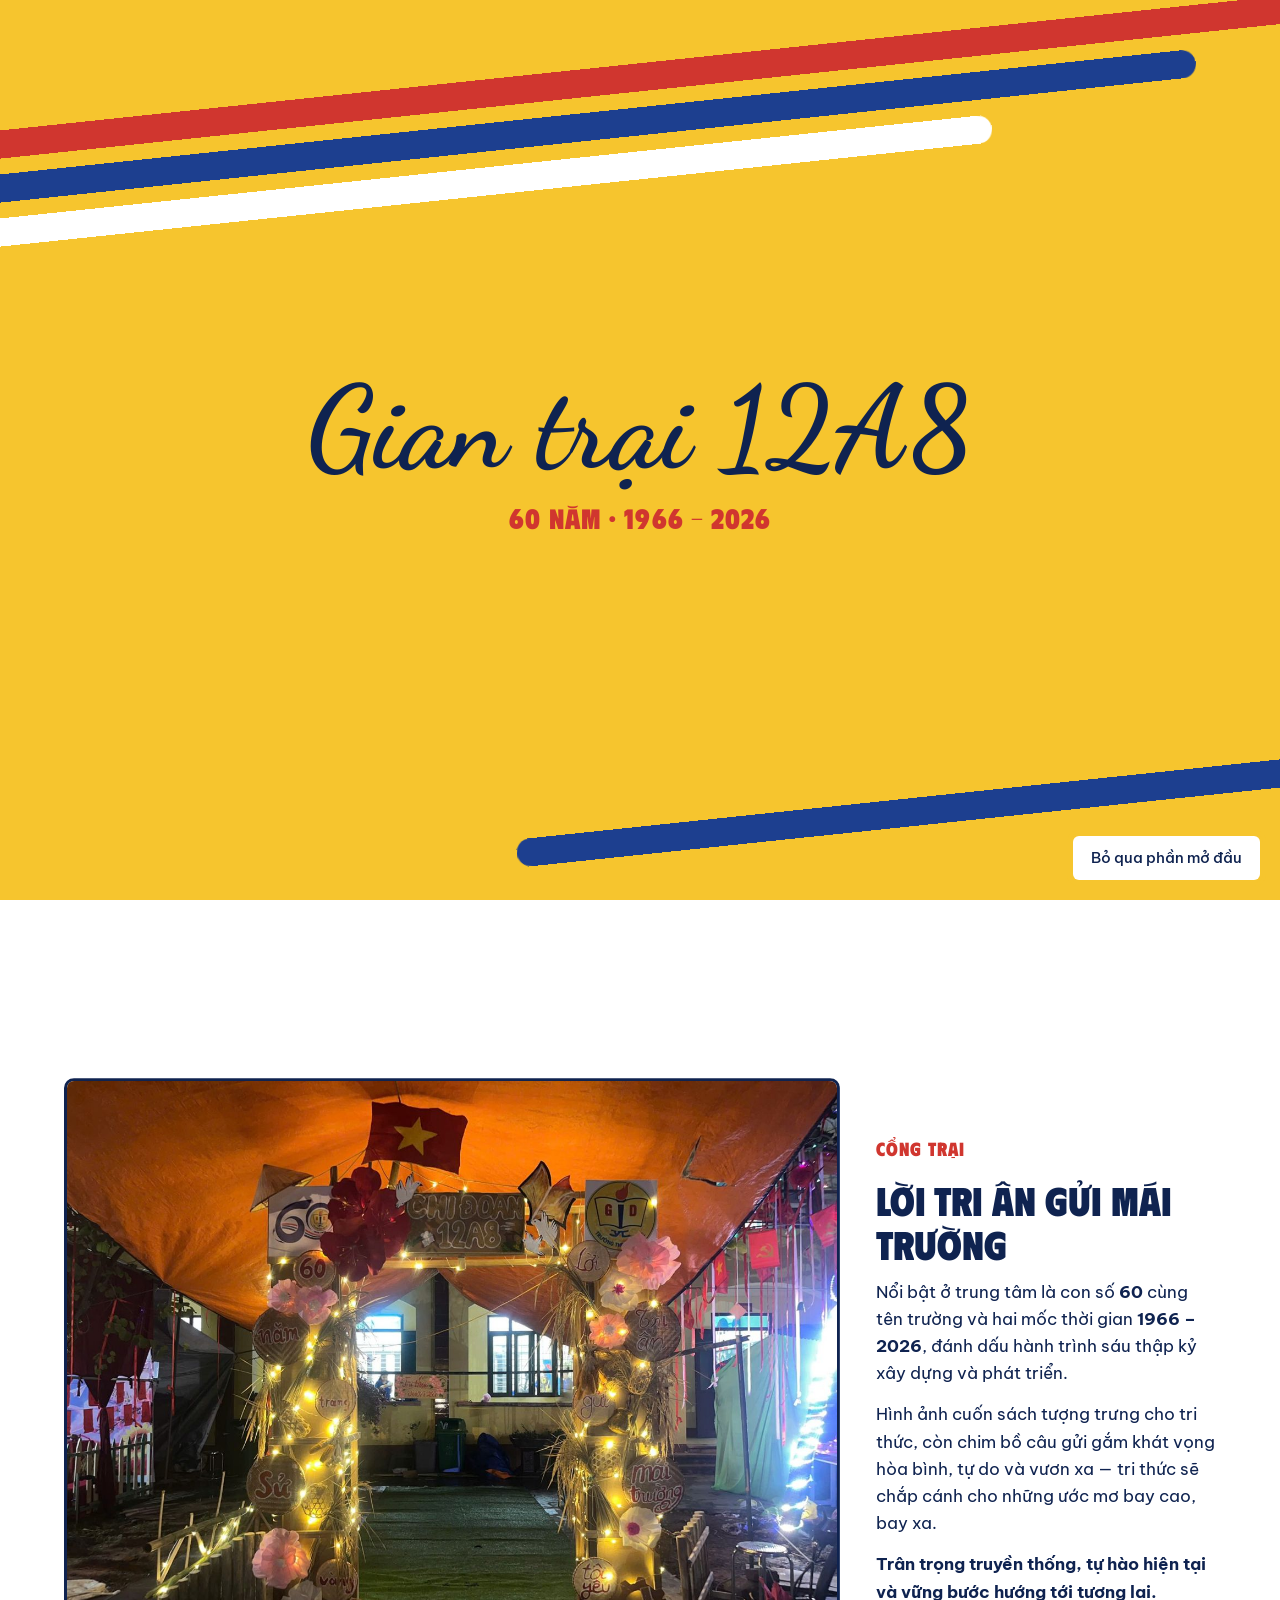
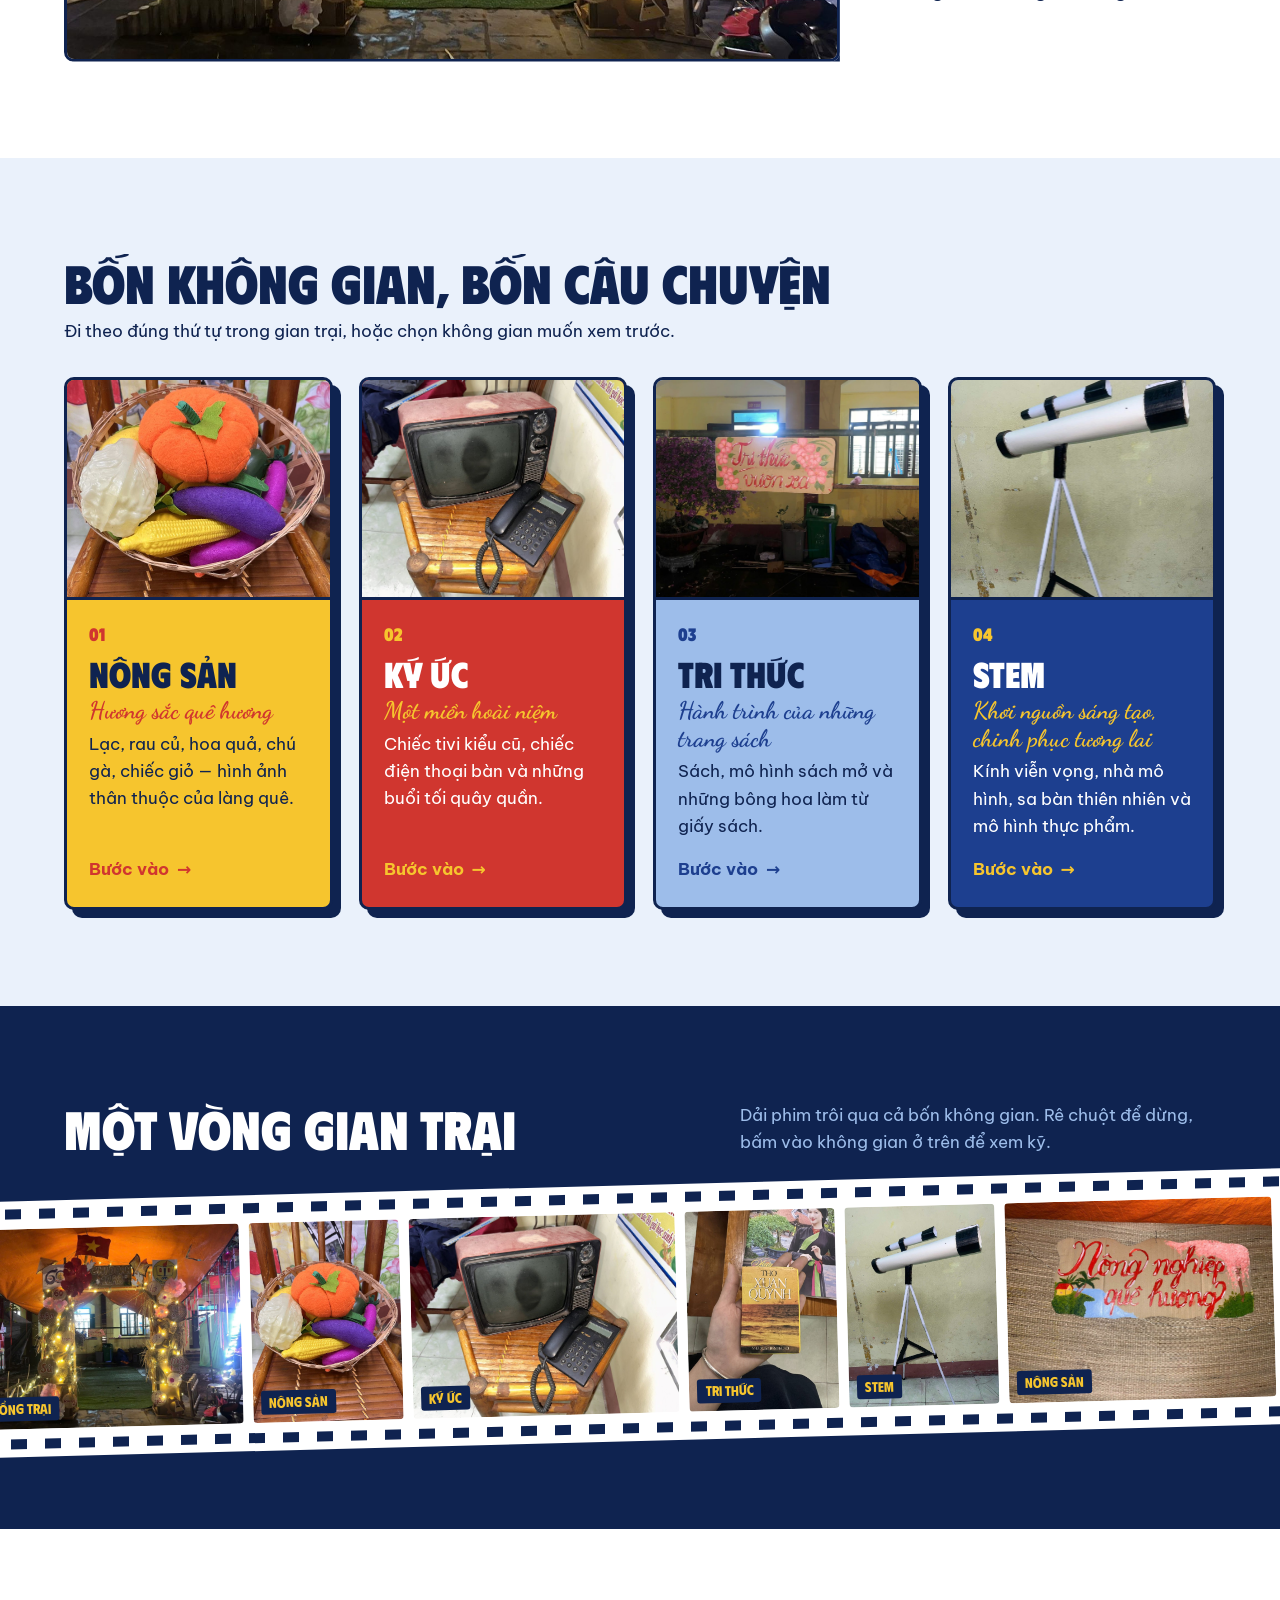
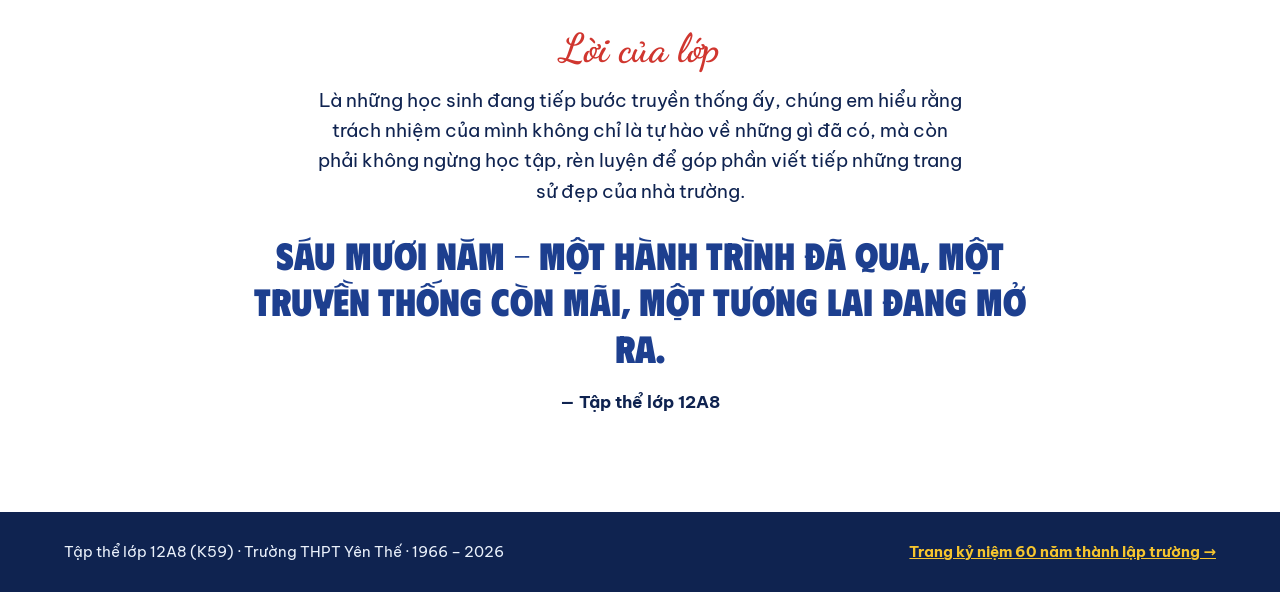
==== index.html @ 16150916 "Sửa link chia sẻ theo đúng tên repo 60YTHSPROD Co-Authored-By: Claude Opus 5.5 <noreply@anthropic.co" ====
<!DOCTYPE html>
<html lang="vi">
<head>
<meta charset="utf-8">
<meta name="viewport" content="width=device-width, initial-scale=1">
<title>Gian trại 12A8 – 60 năm Trường THPT Yên Thế</title>
<meta name="description" content="Gian trại lớp 12A8 trong ngày hội 60 năm Trường THPT Yên Thế: bốn không gian Nông sản, Ký ức, Tri thức và STEM.">
<meta property="og:type" content="website">
<meta property="og:title" content="Gian trại 12A8 – 60 năm Trường THPT Yên Thế">
<meta property="og:description" content="Gian trại lớp 12A8 trong ngày hội 60 năm Trường THPT Yên Thế: bốn không gian Nông sản, Ký ức, Tri thức và STEM.">
<meta property="og:image" content="https://huyanhnongdo.github.io/60YTHSPROD/img/og.jpg">
<meta property="og:url" content="https://huyanhnongdo.github.io/60YTHSPROD/">
<meta name="twitter:card" content="summary_large_image">
<meta name="theme-color" content="#1D3F8F">
<link rel="icon" type="image/png" href="img/logo.png">
<link rel="preconnect" href="https://fonts.googleapis.com">
<link rel="preconnect" href="https://fonts.gstatic.com" crossorigin>
<link href="https://fonts.googleapis.com/css2?family=Phudu:wght@500;700;900&family=Dancing+Script:wght@700&family=Be+Vietnam+Pro:ital,wght@0,400;0,500;0,700;1,400&display=swap" rel="stylesheet">
<link rel="stylesheet" href="css/site.css">
<script>document.documentElement.classList.add('js')</script>
</head>
<body>
<a class="skip-link" href="#main">Bỏ qua, tới nội dung</a>
<div class="opener" role="dialog" aria-label="Lời chào">
  <i class="rib r1"></i><i class="rib r2"></i><i class="rib r3"></i><i class="rib r4"></i>
  <div class="say"><p>Gian trại 12A8<small>60 NĂM · 1966 – 2026</small></p></div>
  <button class="skip" type="button">Bỏ qua phần mở đầu</button>
</div>
<header class="nav">
  <div class="wrap">
    <a class="brand" href="index.html"><img src="img/logo.png" alt="" width="36" height="36">Gian trại 12A8</a>
    <nav aria-label="Bốn không gian"><ul><li><a href="nong-san.html">Nông sản</a></li><li><a href="ky-uc.html">Ký ức</a></li><li><a href="tri-thuc.html">Tri thức</a></li><li><a href="stem.html">STEM</a></li><li><a class="out" href="https://huyanhnongdo.github.io/60YTHS/">Trang 60 năm ↗</a></li></ul></nav>
  </div>
</header>
<main id="main">
<section class="hero">
  <div class="ribbons" aria-hidden="true"><i></i><i></i><i></i></div>
  <div class="inner">
    <img class="logo60" src="img/logo60.png" alt="Biểu trưng 60 năm Trường THPT Yên Thế 1966 – 2026" width="969" height="638">
    <p class="tag fade" style="--d:.4s">Gian trại lớp 12A8 · K59</p>
    <h1><span class="rise"><span>60 năm – Trang sử vàng,</span></span><span class="rise"><span>tiếp nối những hành trình</span></span></h1>
    <p class="lede fade" style="--d:.7s">Bốn không gian, bốn câu chuyện: từ tình yêu quê hương, những miền ký ức thân thương, hành trình tiếp nhận tri thức đến khát vọng sáng tạo và chinh phục tương lai.</p>
    <div class="acts fade" style="--d:.9s"><a class="btn" href="#cong-trai">Bước vào gian trại <svg width="18" height="18" viewBox="0 0 24 24" fill="none" stroke="currentColor" stroke-width="2.6" stroke-linecap="round" stroke-linejoin="round" aria-hidden="true"><path d="M12 5v14M5 12l7 7 7-7"/></svg></a></div>
  </div>
</section>

<section class="sec gate" id="cong-trai">
  <div class="wrap">
    <div class="pic" data-reveal="clip"><img class="ph-img zoom" src="img/cong-trai.jpg" alt="Cổng trại lớp 12A8 với con số 60, đèn và hoa" loading="lazy"></div>
    <div class="text">
      <p class="kicker" data-reveal style="color:var(--red)">Cổng trại</p>
      <h2 class="h-m"><span class="rise"><span>Lời tri ân gửi mái trường</span></span></h2>
      <p data-reveal>Nổi bật ở trung tâm là con số <b>60</b> cùng tên trường và hai mốc thời gian <b>1966 – 2026</b>, đánh dấu hành trình sáu thập kỷ xây dựng và phát triển.</p>
      <p data-reveal>Hình ảnh cuốn sách tượng trưng cho tri thức, còn chim bồ câu gửi gắm khát vọng hòa bình, tự do và vươn xa — tri thức sẽ chắp cánh cho những ước mơ bay cao, bay xa.</p>
      <p data-reveal><b>Trân trọng truyền thống, tự hào hiện tại và vững bước hướng tới tương lai.</b></p>
    </div>
  </div>
</section>

<section class="sec doors">
  <div class="wrap">
    <div class="sec-head">
      <h2 class="h-l"><span class="rise"><span>Bốn không gian, bốn câu chuyện</span></span></h2>
      <p data-reveal>Đi theo đúng thứ tự trong gian trại, hoặc chọn không gian muốn xem trước.</p>
    </div>
    <div class="grid">
      <a class="door d-ns" href="nong-san.html" data-reveal style="--d:0.0s">
        <div class="media"><img class="ph-img" src="img/gio-rau-cu.jpg" alt="Giỏ rau củ quả bằng vải nỉ" loading="lazy"></div>
        <div class="body">
          <span class="n">01</span><h3>Nông sản</h3><p class="script">Hương sắc quê hương</p><p>Lạc, rau củ, hoa quả, chú gà, chiếc giỏ — hình ảnh thân thuộc của làng quê.</p>
          <span class="go">Bước vào <i>→</i></span>
        </div>
      </a>
      <a class="door d-ku" href="ky-uc.html" data-reveal style="--d:0.1s">
        <div class="media"><img class="ph-img" src="img/tivi-dien-thoai.jpg" alt="Chiếc tivi kiểu cũ và điện thoại bàn" loading="lazy"></div>
        <div class="body">
          <span class="n">02</span><h3>Ký ức</h3><p class="script">Một miền hoài niệm</p><p>Chiếc tivi kiểu cũ, chiếc điện thoại bàn và những buổi tối quây quần.</p>
          <span class="go">Bước vào <i>→</i></span>
        </div>
      </a>
      <a class="door d-tt" href="tri-thuc.html" data-reveal style="--d:0.2s">
        <div class="media"><img class="ph-img" src="img/bang-tri-thuc.jpg" alt="Bảng Tri thức vươn xa" loading="lazy"></div>
        <div class="body">
          <span class="n">03</span><h3>Tri thức</h3><p class="script">Hành trình của những trang sách</p><p>Sách, mô hình sách mở và những bông hoa làm từ giấy sách.</p>
          <span class="go">Bước vào <i>→</i></span>
        </div>
      </a>
      <a class="door d-st" href="stem.html" data-reveal style="--d:0.3s">
        <div class="media"><img class="ph-img" src="img/kinh-vien-vong.jpg" alt="Kính viễn vọng mô hình" loading="lazy" style="object-position:center 30%"></div>
        <div class="body">
          <span class="n">04</span><h3>STEM</h3><p class="script">Khơi nguồn sáng tạo, chinh phục tương lai</p><p>Kính viễn vọng, nhà mô hình, sa bàn thiên nhiên và mô hình thực phẩm.</p>
          <span class="go">Bước vào <i>→</i></span>
        </div>
      </a>
    </div>
  </div>
</section>

<section class="tour">
  <div class="wrap sec-head">
    <h2 class="h-l"><span class="rise"><span>Một vòng gian trại</span></span></h2>
    <p data-reveal>Dải phim trôi qua cả bốn không gian. Rê chuột để dừng, bấm vào không gian ở trên để xem kỹ.</p>
  </div>
  <div class="film"><div class="track"><figure><img src="img/cong-trai.jpg" alt="Cổng trại lớp 12A8" loading="lazy"><figcaption>Cổng trại</figcaption></figure><figure><img src="img/gio-rau-cu.jpg" alt="Giỏ rau củ quả bằng vải nỉ" loading="lazy"><figcaption>Nông sản</figcaption></figure><figure><img src="img/tivi-dien-thoai.jpg" alt="Chiếc tivi kiểu cũ và điện thoại bàn" loading="lazy"><figcaption>Ký ức</figcaption></figure><figure><img src="img/tho-xuan-quynh.jpg" alt="Tập thơ Xuân Quỳnh" loading="lazy"><figcaption>Tri thức</figcaption></figure><figure><img src="img/kinh-vien-vong.jpg" alt="Kính viễn vọng mô hình" loading="lazy"><figcaption>STEM</figcaption></figure><figure><img src="img/bang-nong-nghiep.jpg" alt="Bảng Nông nghiệp quê hương" loading="lazy"><figcaption>Nông sản</figcaption></figure><figure><img src="img/may-quay.jpg" alt="Máy quay cũ" loading="lazy"><figcaption>Ký ức</figcaption></figure><figure><img src="img/bang-tri-thuc.jpg" alt="Bảng Tri thức vươn xa" loading="lazy"><figcaption>Tri thức</figcaption></figure><figure><img src="img/nha-mo-hinh.jpg" alt="Hai mô hình ngôi nhà" loading="lazy"><figcaption>STEM</figcaption></figure><figure><img src="img/sa-ban-ong-cu.jpg" alt="Mô hình thiên nhiên thu nhỏ" loading="lazy"><figcaption>STEM</figcaption></figure><figure><img src="img/do-an-ni.jpg" alt="Mô hình thực phẩm bằng vải nỉ" loading="lazy"><figcaption>STEM</figcaption></figure><figure><img src="img/bang-stem.jpg" alt="Bảng STEM" loading="lazy"><figcaption>STEM</figcaption></figure><figure aria-hidden="true"><img src="img/cong-trai.jpg" alt="" loading="lazy"><figcaption>Cổng trại</figcaption></figure><figure aria-hidden="true"><img src="img/gio-rau-cu.jpg" alt="" loading="lazy"><figcaption>Nông sản</figcaption></figure><figure aria-hidden="true"><img src="img/tivi-dien-thoai.jpg" alt="" loading="lazy"><figcaption>Ký ức</figcaption></figure><figure aria-hidden="true"><img src="img/tho-xuan-quynh.jpg" alt="" loading="lazy"><figcaption>Tri thức</figcaption></figure><figure aria-hidden="true"><img src="img/kinh-vien-vong.jpg" alt="" loading="lazy"><figcaption>STEM</figcaption></figure><figure aria-hidden="true"><img src="img/bang-nong-nghiep.jpg" alt="" loading="lazy"><figcaption>Nông sản</figcaption></figure><figure aria-hidden="true"><img src="img/may-quay.jpg" alt="" loading="lazy"><figcaption>Ký ức</figcaption></figure><figure aria-hidden="true"><img src="img/bang-tri-thuc.jpg" alt="" loading="lazy"><figcaption>Tri thức</figcaption></figure><figure aria-hidden="true"><img src="img/nha-mo-hinh.jpg" alt="" loading="lazy"><figcaption>STEM</figcaption></figure><figure aria-hidden="true"><img src="img/sa-ban-ong-cu.jpg" alt="" loading="lazy"><figcaption>STEM</figcaption></figure><figure aria-hidden="true"><img src="img/do-an-ni.jpg" alt="" loading="lazy"><figcaption>STEM</figcaption></figure><figure aria-hidden="true"><img src="img/bang-stem.jpg" alt="" loading="lazy"><figcaption>STEM</figcaption></figure></div></div>
</section>

<section class="sec closing">
  <div class="wrap say">
    <p class="script" data-reveal>Lời của lớp</p>
    <p class="lede" data-reveal style="margin:14px auto 0">Là những học sinh đang tiếp bước truyền thống ấy, chúng em hiểu rằng trách nhiệm của mình không chỉ là tự hào về những gì đã có, mà còn phải không ngừng học tập, rèn luyện để góp phần viết tiếp những trang sử đẹp của nhà trường.</p>
    <p class="motto" data-reveal style="--d:.15s">Sáu mươi năm – một hành trình đã qua, một truyền thống còn mãi, một tương lai đang mở ra.</p>
    <p data-reveal style="margin-top:18px;font-weight:700">— Tập thể lớp 12A8</p>
  </div>
</section>
</main>
<footer class="foot">
  <div class="wrap">
    <span>Tập thể lớp 12A8 (K59) · Trường THPT Yên Thế · 1966 – 2026</span>
    <a href="https://huyanhnongdo.github.io/60YTHS/">Trang kỷ niệm 60 năm thành lập trường →</a>
  </div>
</footer>
<script src="js/site.js" defer></script>
</body>
</html>
---- css/site.css ----
:root{
  --navy:#1D3F8F;
  --deep:#0F2350;
  --yellow:#F6C52E;
  --red:#D0362F;
  --sky:#9DBDEA;
  --mist:#EAF1FB;
  --cream:#FFFBEA;
  --white:#FFFFFF;
  --muted:#4A5878;
  --display:"Phudu","Be Vietnam Pro",system-ui,sans-serif;
  --script:"Dancing Script",cursive;
  --body:"Be Vietnam Pro",system-ui,-apple-system,"Segoe UI",sans-serif;
  --ease:cubic-bezier(.2,.9,.2,1);
  --ease-io:cubic-bezier(.7,0,.2,1);
}
*{box-sizing:border-box}
html{scroll-behavior:smooth}
body{margin:0;font-family:var(--body);font-size:17px;line-height:1.6;color:var(--deep);background:var(--white);-webkit-font-smoothing:antialiased}
h1,h2,h3,p,figure,blockquote{margin:0}
img{max-width:100%}
a{color:inherit}
:focus-visible{outline:3px solid var(--yellow);outline-offset:3px}
.on-light :focus-visible{outline-color:var(--navy)}
.wrap{max-width:1200px;margin:0 auto;padding:0 24px}
.skip-link{position:absolute;left:12px;top:-60px;z-index:100;background:var(--yellow);color:var(--deep);padding:10px 16px;border-radius:6px;font-weight:700}
.skip-link:focus{top:12px}

/* ---------- thanh điều hướng ---------- */
.nav{position:sticky;top:0;z-index:40;background:var(--navy);color:var(--white)}
.nav .wrap{display:flex;align-items:center;justify-content:space-between;gap:8px 24px;min-height:60px;flex-wrap:wrap}
.brand{display:flex;align-items:center;gap:10px;font-family:var(--display);font-weight:700;font-size:19px;text-decoration:none;white-space:nowrap}
.brand img{width:36px;height:36px;display:block}
.nav nav{min-width:0;max-width:100%}
.nav ul{list-style:none;margin:0;padding:0;display:flex;gap:2px;overflow-x:auto;scrollbar-width:none}
.nav ul::-webkit-scrollbar{display:none}
.nav li a{position:relative;display:block;padding:18px 12px;text-decoration:none;font-size:15px;white-space:nowrap}
.nav li a::after{content:"";position:absolute;left:12px;right:12px;bottom:10px;height:3px;border-radius:2px;background:var(--yellow);transform:scaleX(0);transform-origin:left;transition:transform .3s var(--ease)}
.nav li a:hover::after,.nav li a[aria-current="page"]::after{transform:none}
.nav li a[aria-current="page"]{color:var(--yellow);font-weight:700}
.nav li a.out{color:var(--yellow);font-weight:700}

/* ---------- chữ ---------- */
.kicker{font-family:var(--display);font-weight:900;font-size:19px;letter-spacing:.06em;text-transform:uppercase}
.h-xl{font-family:var(--display);font-weight:900;font-size:clamp(56px,9.5vw,112px);line-height:.95}
.h-l{font-family:var(--display);font-weight:900;font-size:clamp(34px,5vw,54px);line-height:1.05}
.h-m{font-family:var(--display);font-weight:900;font-size:clamp(28px,3.4vw,40px);line-height:1.08}
.script{font-family:var(--script);font-weight:700;line-height:1.15}
.lede{font-size:clamp(17px,1.6vw,19px);max-width:34em}
.sec{padding:clamp(56px,8vw,96px) 0}
.sec-head{margin-bottom:32px}
.sec-head p{margin-top:8px;max-width:38em}

/* ---------- nút ---------- */
.btn{display:inline-flex;align-items:center;gap:10px;min-height:56px;padding:13px 28px;border-radius:6px;background:var(--yellow);color:var(--deep);font-weight:700;font-size:18px;text-decoration:none;border:0;box-shadow:5px 5px 0 var(--deep);transition:transform .15s ease,box-shadow .15s ease;cursor:pointer;font-family:inherit}
.btn:hover{transform:translate(2px,2px);box-shadow:3px 3px 0 var(--deep)}
.btn svg{transition:transform .2s ease}
.btn:hover svg{transform:translateY(3px)}

/* ---------- ảnh ---------- */
.ph-img{display:block;width:100%;height:100%;object-fit:cover}
.zoom{cursor:zoom-in}
.pending{display:grid;place-items:center;text-align:center;padding:16px;height:100%;min-height:220px;font-size:15px;font-weight:500;color:var(--navy);background:repeating-linear-gradient(135deg,rgba(29,63,143,.13) 0 10px,rgba(29,63,143,.04) 10px 20px),var(--mist)}

/* ---------- thẻ sản phẩm ---------- */
.grid{display:grid;grid-template-columns:repeat(auto-fit,minmax(min(100%,280px),1fr));gap:26px}
.card{display:flex;flex-direction:column;background:var(--white);color:var(--deep);border:3px solid var(--deep);border-radius:10px;overflow:hidden;box-shadow:6px 6px 0 var(--shadow,var(--deep));transition:transform .25s var(--ease),box-shadow .25s var(--ease)}
.card:hover{transform:translate(-3px,-3px);box-shadow:9px 9px 0 var(--shadow,var(--deep))}
.card .media{position:relative;height:280px;border-bottom:3px solid var(--deep);overflow:hidden}
.card .media img{transition:transform .6s var(--ease)}
.card:hover .media img{transform:scale(1.05)}
.card .tag{position:absolute;left:10px;top:10px;font-size:13px;font-weight:700;padding:4px 10px;border-radius:99px;background:var(--yellow);color:var(--deep)}
.card .body{padding:18px 20px 22px;display:flex;flex-direction:column;gap:6px;flex:1}
.card h3{font-family:var(--display);font-weight:700;font-size:24px;line-height:1.15}
.card.dark{background:var(--deep);color:var(--white);border:2px solid var(--sky);box-shadow:none}
.card.dark .media{border-bottom:2px solid var(--sky)}
.card.dark:hover{box-shadow:0 0 0 2px var(--yellow);transform:translateY(-4px)}
.card.dark p{color:var(--mist)}

/* ---------- phần mở đầu mỗi không gian ---------- */
.space-hero{padding:clamp(56px,8vw,88px) 0 clamp(48px,7vw,72px);border-bottom:3px solid var(--deep);overflow:hidden;position:relative}
.space-hero .wrap{display:flex;flex-wrap:wrap;align-items:center;gap:40px}
.space-hero .text{flex:1 1 460px;min-width:0;position:relative;z-index:1}
.space-hero .text .script{font-size:clamp(30px,3.8vw,44px);margin-top:10px}
.space-hero .text .lede{margin-top:18px}
.space-hero .pic{flex:1 1 400px;min-width:0;height:clamp(260px,32vw,360px);border:3px solid var(--deep);border-radius:10px;overflow:hidden;box-shadow:8px 8px 0 var(--deep)}
.space-hero .num{position:absolute;right:-2vw;bottom:-6vw;font-family:var(--display);font-weight:900;font-size:clamp(200px,32vw,420px);line-height:1;opacity:.12;pointer-events:none;user-select:none}

/* ---------- trích dẫn ---------- */
.pull{max-width:880px;margin:0 auto;text-align:center}
.pull p{font-family:var(--display);font-weight:700;font-size:clamp(24px,3.2vw,36px);line-height:1.28}
.pull footer{margin-top:14px;font-family:var(--script);font-weight:700;font-size:26px}

/* ---------- câu chuyện (ảnh + chữ) ---------- */
.story .wrap{display:flex;flex-wrap:wrap;gap:36px;align-items:center}
.story .pic{flex:1 1 440px;min-width:0;height:clamp(280px,34vw,400px);border-radius:10px;overflow:hidden}
.story .text{flex:1 1 380px;min-width:0}
.story .text .script{font-size:38px}
.story .big{margin-top:18px;font-family:var(--display);font-weight:700;font-size:clamp(22px,2.4vw,28px);line-height:1.25}

/* ---------- chuyển trang ---------- */
.pager{background:var(--navy);padding:0}
.pager .wrap{display:flex;justify-content:space-between;flex-wrap:wrap;gap:0}
.pager a{flex:1 1 280px;display:flex;flex-direction:column;gap:2px;padding:28px 24px;text-decoration:none;color:var(--white);transition:background .25s ease}
.pager a:hover{background:var(--deep)}
.pager a span{font-size:14px;color:var(--sky)}
.pager a b{font-family:var(--display);font-size:28px;font-weight:900;color:var(--yellow)}
.pager a.next{text-align:right;align-items:flex-end}

.foot{background:var(--deep);color:var(--mist);padding:28px 0;font-size:15px}
.foot .wrap{display:flex;flex-wrap:wrap;justify-content:space-between;gap:8px 24px}
.foot a{color:var(--yellow);font-weight:700}

/* ---------- dải phim ---------- */
.film{position:relative;background:var(--white);padding:28px 0;overflow:hidden}
.film::before,.film::after{content:"";position:absolute;left:0;right:0;height:10px;z-index:1;background:repeating-linear-gradient(90deg,var(--deep) 0 16px,transparent 16px 34px)}
.film::before{top:8px}.film::after{bottom:8px}
.film.dark{background:var(--deep)}
.film.dark::before,.film.dark::after{background:repeating-linear-gradient(90deg,var(--white) 0 16px,transparent 16px 34px)}
.film .track{display:flex;gap:10px;width:max-content;animation:drift 80s linear infinite}
.film:hover .track,.film:focus-within .track{animation-play-state:paused}
.film figure{position:relative;flex:none;height:200px;border-radius:4px;overflow:hidden}
.film img{display:block;height:200px;width:auto}
.film figcaption{position:absolute;left:8px;bottom:8px;font-family:var(--display);font-weight:700;font-size:14px;line-height:1;padding:5px 8px;border-radius:3px;background:var(--deep);color:var(--yellow)}
@keyframes drift{to{transform:translateX(-50%)}}

/* ---------- xuất hiện khi cuộn ---------- */
.js [data-reveal]{opacity:0;transform:translateY(34px);transition:opacity .8s ease,transform .9s var(--ease);transition-delay:var(--d,0s)}
.js [data-reveal].in{opacity:1;transform:none}
.js [data-reveal="clip"]{opacity:1;transform:none;clip-path:inset(0 0 97% 0);transition:clip-path 1.1s var(--ease-io);transition-delay:var(--d,0s)}
.js [data-reveal="clip"].in{clip-path:inset(0 0 0 0)}
.js [data-reveal="left"]{transform:translateX(-40px)}
.js [data-reveal="left"].in{transform:none}
.js .rise{display:block;overflow:hidden}
.js .rise>span{display:block;transform:translateY(105%);transition:transform .9s var(--ease);transition-delay:var(--d,0s)}
.js .rise.in>span,.js .in .rise>span{transform:none}

/* ---------- màn chuyển trang (dải ruy băng) ---------- */
.wipe{position:fixed;inset:0;z-index:90;pointer-events:none;display:flex;flex-direction:column}
.wipe i{flex:1;transform:scaleX(0);transform-origin:left}
.wipe i:nth-child(1){background:var(--red)}
.wipe i:nth-child(2){background:var(--yellow)}
.wipe i:nth-child(3){background:var(--navy)}
.wipe.cover i{transform:scaleX(1);transition:transform .45s var(--ease-io)}
.wipe.cover i:nth-child(2){transition-delay:.06s}
.wipe.cover i:nth-child(3){transition-delay:.12s}
.wipe.enter i{transform:scaleX(1);transform-origin:right;animation:unwipe .6s var(--ease-io) .05s forwards}
.wipe.enter i:nth-child(2){animation-delay:.11s}
.wipe.enter i:nth-child(3){animation-delay:.17s}
@keyframes unwipe{to{transform:scaleX(0)}}

/* ---------- xem ảnh lớn ---------- */
.lightbox{border:0;padding:0;background:transparent;max-width:min(94vw,1400px);max-height:92vh;overflow:visible}
.lightbox::backdrop{background:rgba(15,35,80,.9)}
.lightbox img{display:block;max-width:min(94vw,1400px);max-height:84vh;width:auto;height:auto;border-radius:6px;box-shadow:0 20px 60px rgba(0,0,0,.4)}
.lightbox p{margin-top:12px;color:var(--white);text-align:center;font-size:16px}
.lightbox .close{position:absolute;top:-56px;right:0;width:48px;height:48px;border-radius:50%;border:0;background:var(--yellow);color:var(--deep);font-size:26px;line-height:1;cursor:pointer}
.lightbox[open]{animation:pop .35s var(--ease)}
@keyframes pop{from{opacity:0;transform:scale(.94)}}

/* ======================================================
   TRANG CHỦ
   ====================================================== */
.opener{position:fixed;inset:0;z-index:80;background:var(--yellow);overflow:hidden;clip-path:circle(150% at 50% 50%);transition:clip-path .9s var(--ease-io),visibility 0s linear .9s}
.opener.gone{clip-path:circle(0% at 50% 50%);visibility:hidden;pointer-events:none}
.opener .rib{position:absolute;left:-10%;width:120%;height:clamp(16px,3.2vh,28px);border-radius:99px;transform:rotate(-6deg);transform-origin:left center;animation:ribin .9s var(--ease-io) both}
.opener .r1{top:16%;background:var(--red)}
.opener .r2{top:calc(16% + clamp(26px,5vh,44px));background:var(--navy);width:104%;animation-delay:.12s}
.opener .r3{top:calc(16% + clamp(52px,10vh,88px));background:var(--white);width:88%;animation-delay:.24s}
.opener .r4{bottom:14%;background:var(--navy);transform:rotate(-6deg);width:70%;left:auto;right:-10%;transform-origin:right center;animation-delay:.4s}
@keyframes ribin{from{transform:rotate(-6deg) scaleX(0)}}
.opener .say{position:absolute;inset:0;display:grid;place-items:center;text-align:center;padding:24px}
.opener .say p{font-family:var(--script);font-weight:700;font-size:clamp(46px,9vw,120px);line-height:1.05;color:var(--deep);animation:write 1.2s ease-out .5s both}
.opener .say small{display:block;margin-top:14px;font-family:var(--display);font-weight:900;font-size:clamp(18px,2.4vw,28px);color:var(--red);letter-spacing:.04em;animation:fade .6s ease 1.5s both}
@keyframes write{from{clip-path:inset(-30% 100% -30% 0)}to{clip-path:inset(-30% -5% -30% 0)}}
@keyframes fade{from{opacity:0;transform:translateY(10px)}}
.opener .skip{position:absolute;right:20px;bottom:20px;font:inherit;font-size:15px;font-weight:500;min-height:44px;padding:10px 18px;border-radius:6px;border:0;background:var(--white);color:var(--deep);cursor:pointer}
.opener .skip:hover{background:var(--deep);color:var(--white)}

.hero{position:relative;overflow:hidden;background:var(--white);padding:clamp(48px,7vw,80px) 0 clamp(60px,8vw,96px);text-align:center}
.hero .ribbons{position:absolute;left:-6%;right:-6%;top:clamp(24px,4vw,48px);display:flex;flex-direction:column;gap:10px;transform:rotate(-4deg);pointer-events:none}
.hero .ribbons i{display:block;height:16px;border-radius:99px;transform-origin:left;transform:scaleX(0);transition:transform 1s var(--ease-io)}
.hero .ribbons i:nth-child(1){background:var(--red)}
.hero .ribbons i:nth-child(2){background:var(--navy);width:92%;transition-delay:.1s}
.hero .ribbons i:nth-child(3){background:var(--sky);width:78%;transition-delay:.2s}
.ready .hero .ribbons i{transform:none}
.hero .inner{position:relative;max-width:1000px;margin:0 auto;padding:0 24px}
.hero .logo60{display:block;width:min(300px,56vw);height:auto;margin:clamp(60px,8vw,90px) auto 18px;opacity:0;transform:scale(.8) rotate(-8deg);transition:opacity .7s ease .2s,transform 1.1s var(--ease) .2s}
.ready .hero .logo60{opacity:1;transform:none}
.hero .tag{font-family:var(--script);font-weight:700;font-size:clamp(32px,4.4vw,46px);color:var(--red)}
.hero h1{font-family:var(--display);font-weight:900;font-size:clamp(38px,6.4vw,78px);line-height:1.04;color:var(--navy);margin-top:4px}
.hero h1 .rise:nth-child(2)>span{transition-delay:.12s}
.hero .lede{margin:22px auto 0}
.hero .acts{margin-top:32px}
.hero .fade{opacity:0;transform:translateY(14px);transition:opacity .8s ease,transform .8s ease;transition-delay:var(--d,0s)}
.ready .hero .fade{opacity:1;transform:none}
.ready .hero .rise>span{transform:none}

.gate .wrap{display:flex;flex-wrap:wrap;gap:36px;align-items:stretch}
.gate .pic{flex:999 1 620px;min-width:0;min-height:440px;border:3px solid var(--deep);border-radius:10px;overflow:hidden;box-shadow:8px 8px 0 var(--deep)}
.gate .text{flex:1 1 340px;min-width:0;display:flex;flex-direction:column;justify-content:center;gap:14px}
.qr{display:flex;gap:14px;align-items:center;margin-top:6px;padding:14px;border:2px dashed var(--navy);border-radius:8px;text-decoration:none;transition:background .2s ease}
.qr:hover{background:var(--mist)}
.qr .code{flex:none;width:64px;height:64px;border:4px solid var(--deep);border-radius:4px;background:repeating-conic-gradient(var(--deep) 0 25%,var(--white) 0 50%) 0 0/16px 16px}
.qr span{font-size:15px}

.doors{background:var(--mist)}
.doors .grid{grid-template-columns:repeat(auto-fit,minmax(min(100%,250px),1fr))}
.door{display:flex;flex-direction:column;text-decoration:none;border:3px solid var(--deep);border-radius:10px;overflow:hidden;box-shadow:8px 8px 0 var(--deep);transition:transform .25s var(--ease),box-shadow .25s var(--ease)}
.door:hover{transform:translate(-4px,-4px);box-shadow:12px 12px 0 var(--deep)}
.door .media{height:220px;border-bottom:3px solid var(--deep);overflow:hidden}
.door .media img{transition:transform .7s var(--ease)}
.door:hover .media img{transform:scale(1.06)}
.door .body{padding:20px 22px 24px;display:flex;flex-direction:column;gap:6px;flex:1}
.door .n{font-family:var(--display);font-weight:900;font-size:18px}
.door h3{font-family:var(--display);font-weight:900;font-size:36px;line-height:1}
.door .script{font-size:24px}
.door .go{margin-top:auto;padding-top:10px;font-weight:700;display:flex;align-items:center;gap:8px}
.door .go i{display:inline-block;transition:transform .25s var(--ease);font-style:normal}
.door:hover .go i{transform:translateX(6px)}
.d-ns{background:var(--yellow);color:var(--deep)}.d-ns .n,.d-ns .script,.d-ns .go{color:var(--red)}
.d-ku{background:var(--red);color:var(--white)}.d-ku .n,.d-ku .script,.d-ku .go{color:var(--yellow)}
.d-tt{background:var(--sky);color:var(--deep)}.d-tt .n,.d-tt .script,.d-tt .go{color:var(--navy)}
.d-st{background:var(--navy);color:var(--white)}.d-st .n,.d-st .script,.d-st .go{color:var(--yellow)}

.tour{background:var(--deep);color:var(--white);padding:clamp(56px,8vw,88px) 0;overflow:hidden}
.tour .film{transform:rotate(-1.5deg);width:104%;margin-left:-2%;margin-top:28px}
.tour .sec-head{display:flex;flex-wrap:wrap;align-items:flex-end;justify-content:space-between;gap:8px 24px;margin:0 auto}
.tour .sec-head p{color:var(--sky);max-width:28em}

.closing{text-align:center}
.closing .say{max-width:860px;margin:0 auto}
.closing .script{font-size:40px;color:var(--red)}
.closing .motto{margin-top:26px;font-family:var(--display);font-weight:900;font-size:clamp(26px,3.4vw,38px);line-height:1.22;color:var(--navy)}

/* ======================================================
   CÁC KHÔNG GIAN
   ====================================================== */
.ns-hero{background:var(--yellow)}
.ns-hero .kicker,.ns-hero .script{color:var(--red)}
.ns-hero .num{color:var(--deep)}

.ku-hero{background:var(--red);color:var(--white)}
.ku-hero .kicker,.ku-hero .script{color:var(--yellow)}
.ku-hero .num{color:var(--white)}
.sepia img{filter:sepia(.35) saturate(.8);transition:filter .6s ease,transform .6s var(--ease)}
.sepia:hover img,.sepia:focus-within img{filter:none}
.wall{background:var(--cream)}
.wall .wrap{display:flex;flex-wrap:wrap;gap:40px;align-items:center}
.wall .board{flex:1 1 520px;min-width:0;transform:rotate(-1.2deg);background:var(--white);padding:14px;box-shadow:0 10px 30px rgba(15,35,80,.18)}
.wall .board img{display:block;width:100%;height:auto}
.wall .text{flex:1 1 360px;min-width:0}

.tt-hero{background:var(--sky)}
.tt-hero .kicker,.tt-hero .script{color:var(--navy)}
.tt-hero .num{color:var(--deep)}
.petals{position:absolute;inset:0;pointer-events:none;overflow:hidden}
.petals i{position:absolute;top:-30px;width:16px;height:22px;background:var(--white);border-radius:2px 10px 2px 10px;opacity:.85;box-shadow:inset -3px 0 0 rgba(29,63,143,.15);animation:fall var(--t,12s) linear var(--d,0s) infinite}
@keyframes fall{0%{transform:translate(0,-30px) rotate(0)}100%{transform:translate(var(--x,60px),110vh) rotate(540deg)}}
.thanks{background:var(--navy);color:var(--white)}
.thanks .script{color:var(--yellow)}
.thanks p{color:var(--mist)}
.thanks .big{color:var(--white)}

.st{background-color:var(--deep);background-image:linear-gradient(rgba(157,189,234,.14) 1px,transparent 1px),linear-gradient(90deg,rgba(157,189,234,.14) 1px,transparent 1px);background-size:28px 28px;color:var(--white)}
.st-hero{border-bottom:2px solid var(--sky)}
.st-hero .kicker{color:var(--sky)}
.st-hero .script{color:var(--yellow)}
.st-hero .lede{color:var(--mist)}
.st-hero .pic{border:2px solid var(--sky);box-shadow:none}
.st-hero .num{color:var(--sky);opacity:.1}
.scope{position:relative;display:flex;flex-wrap:wrap;border:2px solid var(--sky);border-radius:12px;overflow:hidden;background:#081634}
.scope canvas{position:absolute;inset:0;width:100%;height:100%;display:block}
.scope .pic{position:relative;flex:1 1 480px;min-width:0;min-height:460px}
.scope .pic img{object-position:center 35%}
.scope .text{position:relative;flex:1 1 400px;min-width:0;padding:clamp(24px,4vw,40px);display:flex;flex-direction:column;gap:14px;justify-content:center}
.scope .badge{align-self:flex-start;font-size:13px;font-weight:700;padding:4px 12px;border-radius:99px;background:var(--yellow);color:var(--deep)}
.scope ol{list-style:none;margin:6px 0 0;padding:0;display:flex;flex-direction:column;gap:14px}
.scope li{display:flex;gap:14px;align-items:flex-start}
.scope li b.k{flex:none;width:34px;height:34px;border-radius:50%;border:2px solid var(--yellow);color:var(--yellow);display:grid;place-items:center;font-family:var(--display)}
.scope p{color:var(--mist)}
.st .card .tag{background:var(--yellow)}
.idea{max-width:880px;margin:0 auto;text-align:center;padding:32px;border:2px dashed var(--yellow);border-radius:12px}
.idea p{font-family:var(--display);font-weight:700;font-size:clamp(22px,2.8vw,30px);line-height:1.3}
.draw-line{display:block;height:4px;width:280px;max-width:60%;margin-top:18px;background:var(--yellow);transform-origin:left;transform:scaleX(0);transition:transform 1.2s var(--ease-io) .3s}
.in .draw-line,.draw-line.in{transform:none}

@media (max-width:640px){
  .card .media,.door .media{height:230px}
  .film figure,.film img{height:150px}
  .gate .pic{min-height:300px}
  .scope .pic{min-height:340px}
  .pager a.next{text-align:left;align-items:flex-start}
}

@media (prefers-reduced-motion:reduce){
  *,*::before,*::after{animation-duration:.01ms!important;animation-iteration-count:1!important;transition-duration:.01ms!important;transition-delay:0s!important;scroll-behavior:auto!important}
  .film .track{animation:none;flex-wrap:nowrap;overflow-x:auto;width:auto}
  .petals{display:none}
}
.g4{grid-template-columns:repeat(auto-fit,minmax(min(100%,240px),1fr))}

/* ---------- nội dung mở rộng ---------- */
.card .made{font-size:14px;color:var(--muted)}
.card.dark .made{color:var(--sky)}
.fact{margin-top:8px;padding:12px 14px;border-radius:8px;background:var(--cream);border:2px dashed var(--yellow);font-size:15px;line-height:1.5;color:var(--deep)}
.fact b{display:block;font-family:var(--display);font-size:15px;color:var(--red)}
.card.dark .fact,.scope .fact{background:rgba(246,197,46,.08);color:var(--mist)}
.card.dark .fact b,.scope .fact b{color:var(--yellow)}
.feature{display:flex;flex-wrap:wrap;gap:32px;align-items:stretch}
.feature>.pic{flex:1 1 420px;min-width:0;min-height:380px;border:3px solid var(--deep);border-radius:10px;overflow:hidden;box-shadow:8px 8px 0 var(--deep)}
.feature>.text{flex:1 1 380px;min-width:0;align-self:center}
.feature.rev{flex-direction:row-reverse}
.veg{flex:1 1 440px;min-width:0;display:grid;grid-template-columns:repeat(2,minmax(0,1fr));gap:16px}
.veg figure{background:var(--white);border:3px solid var(--deep);border-radius:10px;overflow:hidden;display:flex;flex-direction:column}
.veg img{aspect-ratio:1/1;height:auto}
.veg figcaption{padding:10px 12px 12px;font-size:14.5px;line-height:1.45}
.veg figcaption b{display:block;font-family:var(--display);font-size:20px}
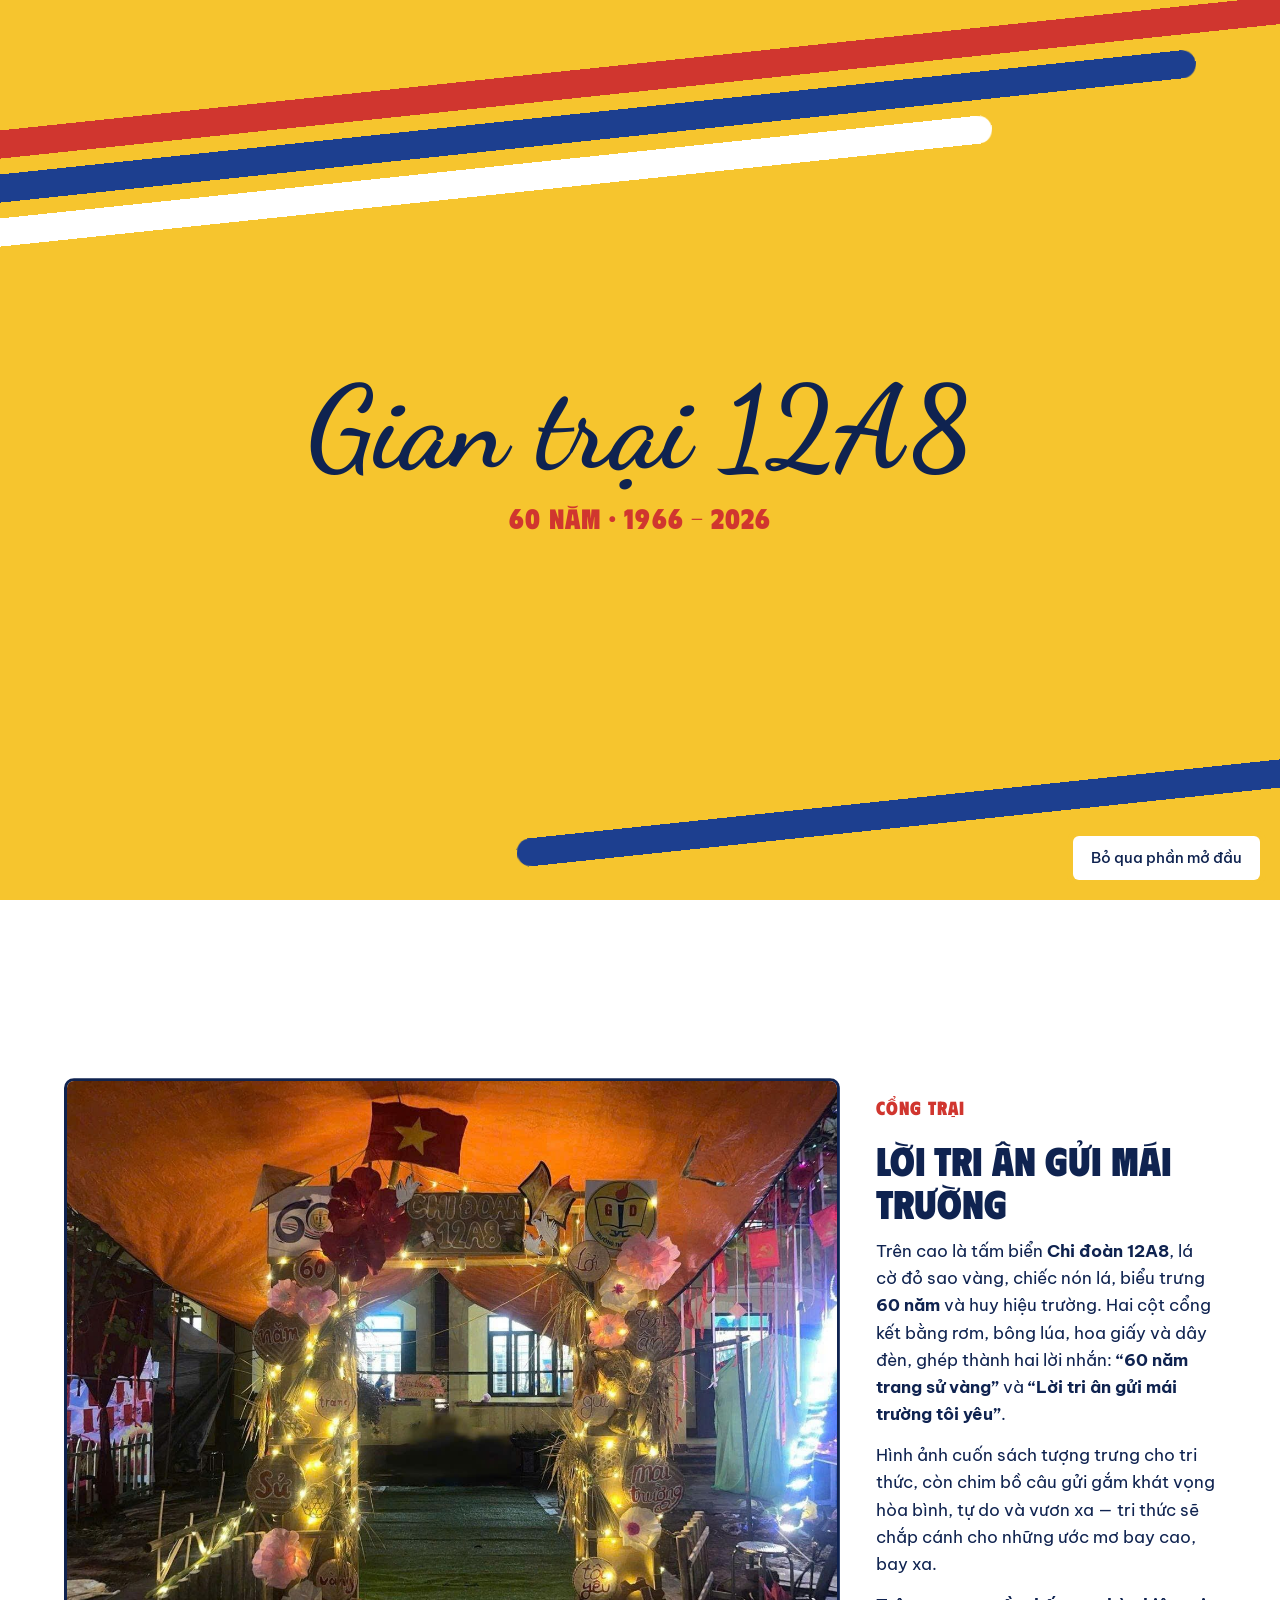
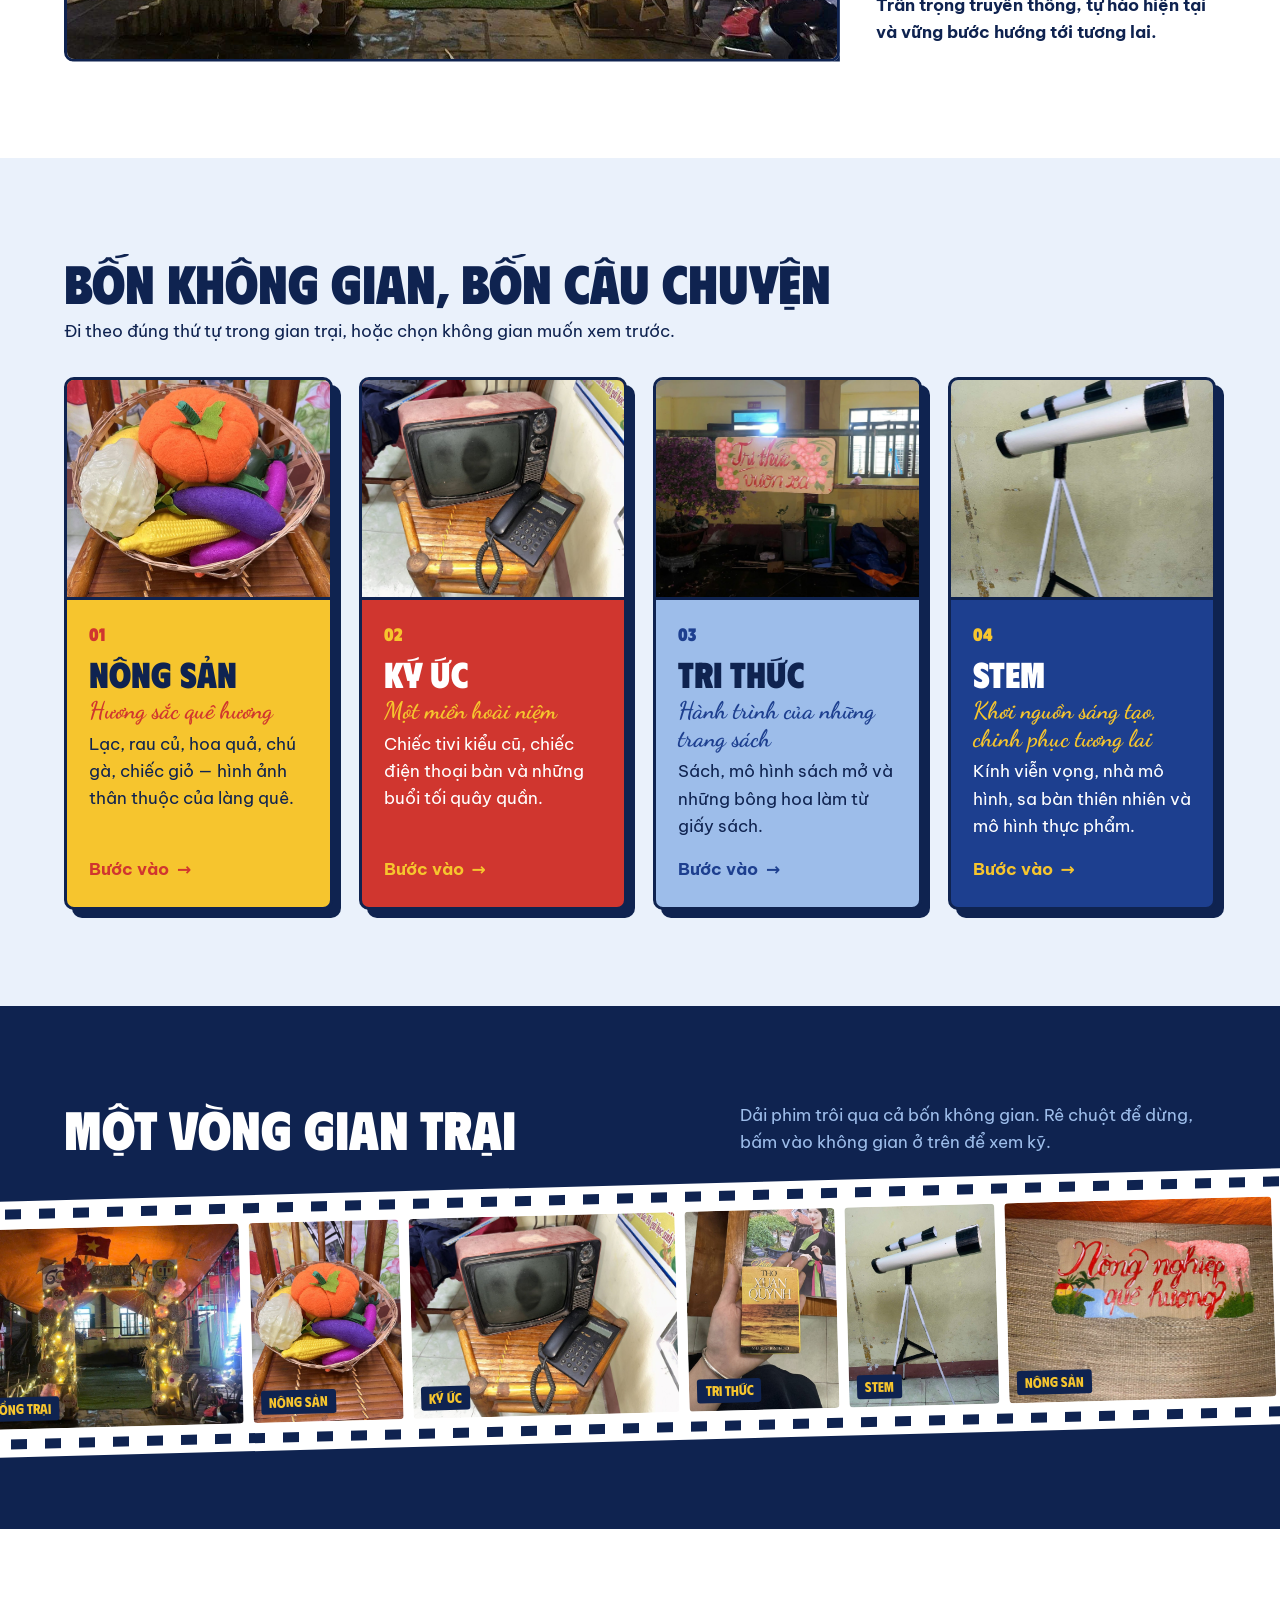
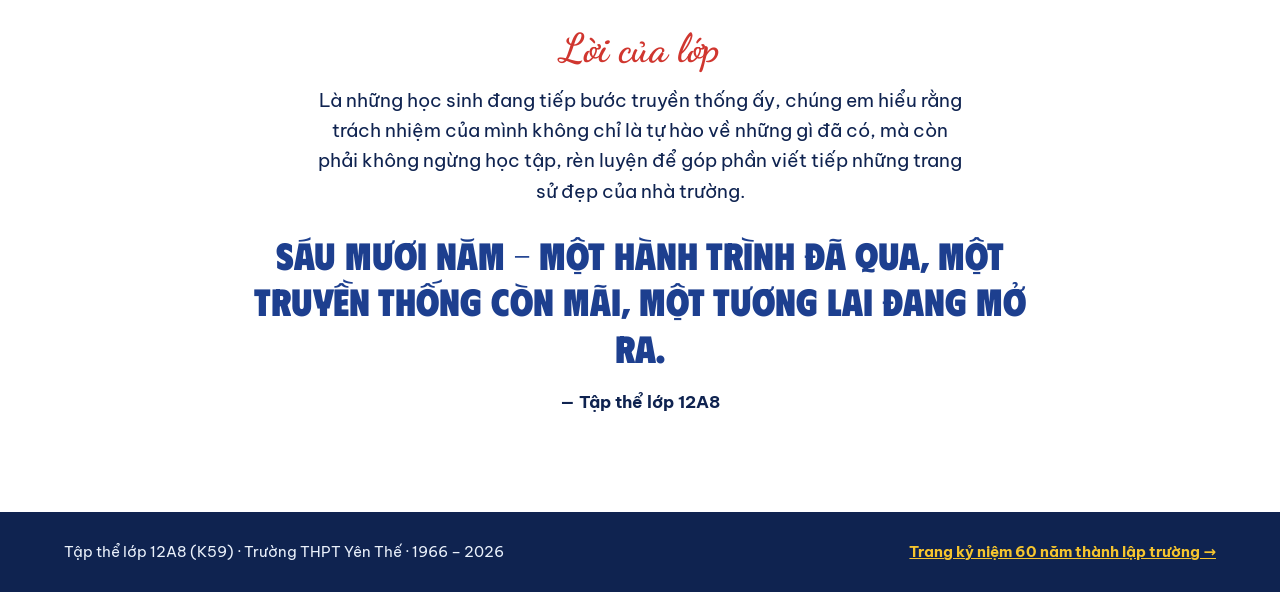
==== commit 5352a865: "Thay ảnh cổng trại, viết lại phần giới thiệu cổng Co-Authored-By: Claude Opus 5.5 <noreply@anthropic" ====
--- a/index.html
+++ b/index.html
@@ -46,11 +46,11 @@
 
 <section class="sec gate" id="cong-trai">
   <div class="wrap">
-    <div class="pic" data-reveal="clip"><img class="ph-img zoom" src="img/cong-trai.jpg" alt="Cổng trại lớp 12A8 với con số 60, đèn và hoa" loading="lazy"></div>
+    <div class="pic" data-reveal="clip"><img class="ph-img zoom" src="img/cong-trai.jpg" alt="Cổng trại Chi đoàn 12A8 lên đèn, hai cột kết rơm, lúa và hoa giấy" loading="lazy"></div>
     <div class="text">
       <p class="kicker" data-reveal style="color:var(--red)">Cổng trại</p>
       <h2 class="h-m"><span class="rise"><span>Lời tri ân gửi mái trường</span></span></h2>
-      <p data-reveal>Nổi bật ở trung tâm là con số <b>60</b> cùng tên trường và hai mốc thời gian <b>1966 – 2026</b>, đánh dấu hành trình sáu thập kỷ xây dựng và phát triển.</p>
+      <p data-reveal>Trên cao là tấm biển <b>Chi đoàn 12A8</b>, lá cờ đỏ sao vàng, chiếc nón lá, biểu trưng <b>60 năm</b> và huy hiệu trường. Hai cột cổng kết bằng rơm, bông lúa, hoa giấy và dây đèn, ghép thành hai lời nhắn: <b>“60 năm trang sử vàng”</b> và <b>“Lời tri ân gửi mái trường tôi yêu”</b>.</p>
       <p data-reveal>Hình ảnh cuốn sách tượng trưng cho tri thức, còn chim bồ câu gửi gắm khát vọng hòa bình, tự do và vươn xa — tri thức sẽ chắp cánh cho những ước mơ bay cao, bay xa.</p>
       <p data-reveal><b>Trân trọng truyền thống, tự hào hiện tại và vững bước hướng tới tương lai.</b></p>
     </div>
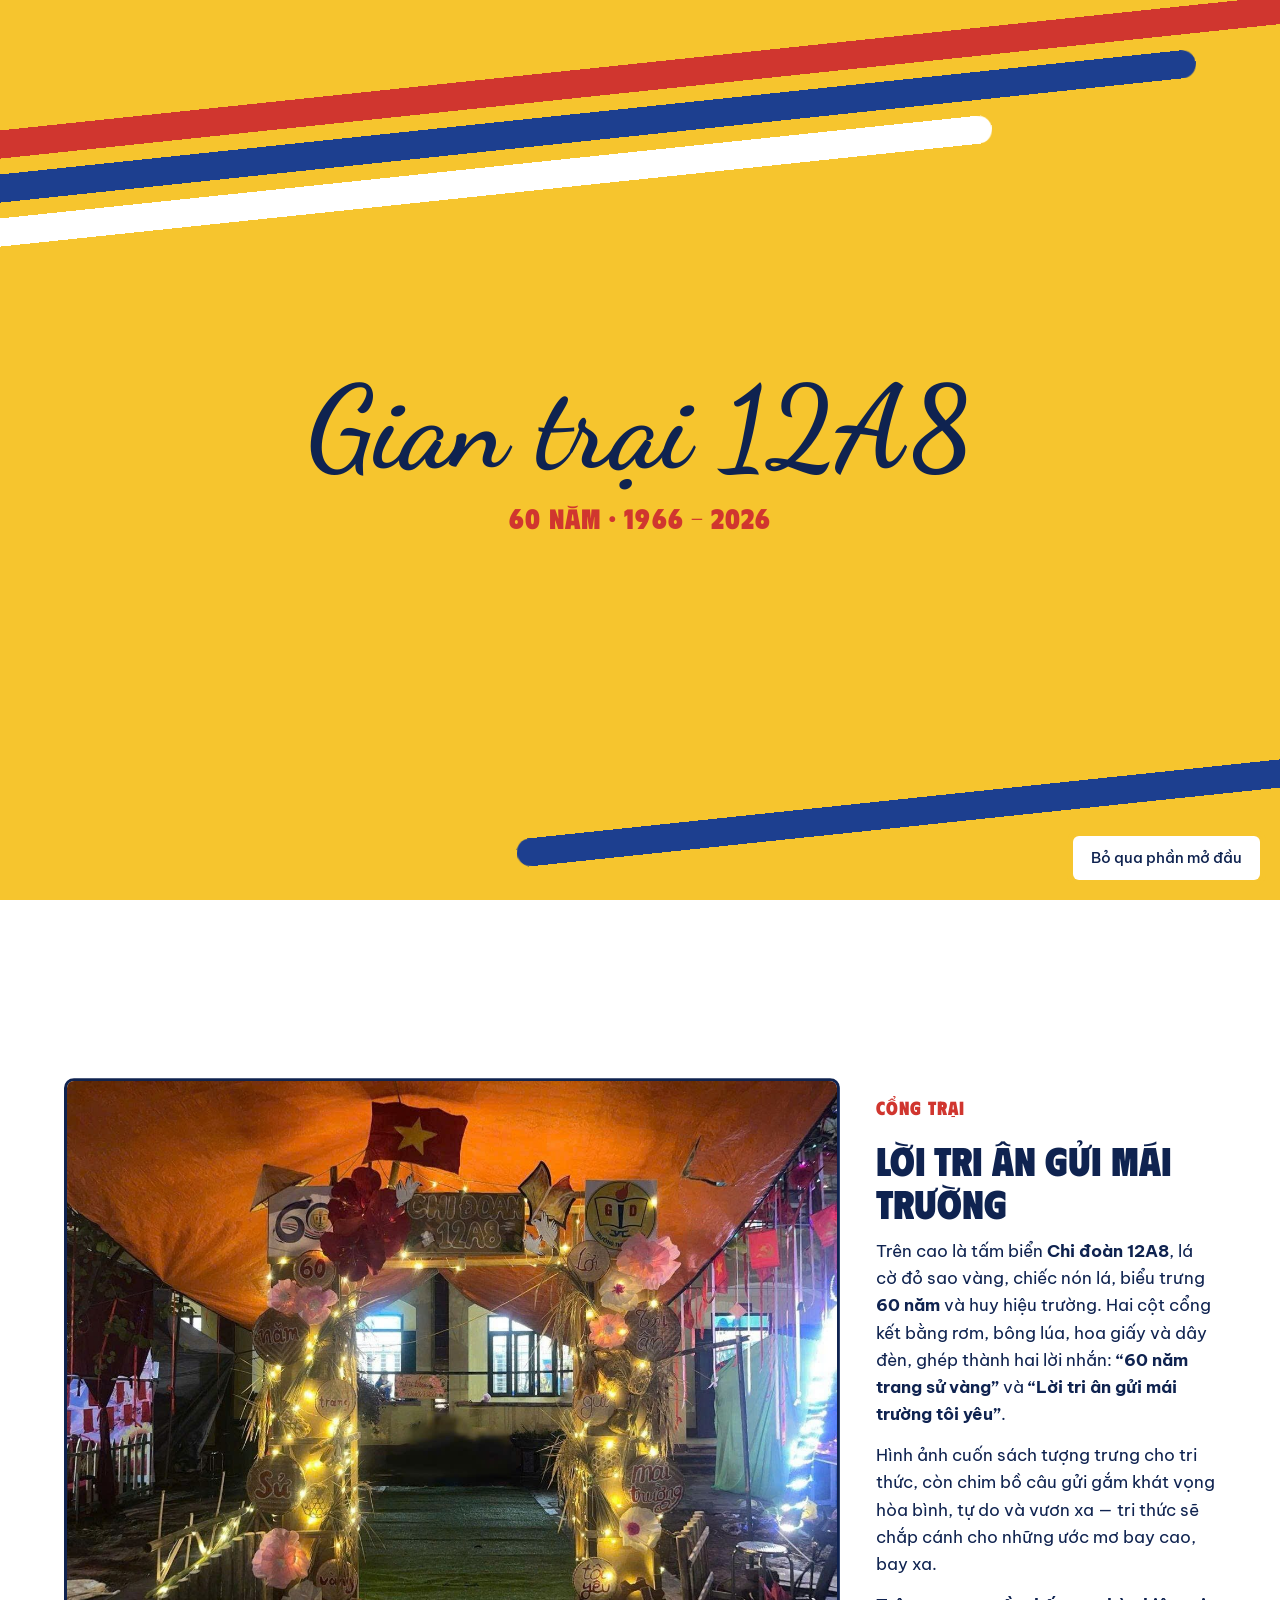
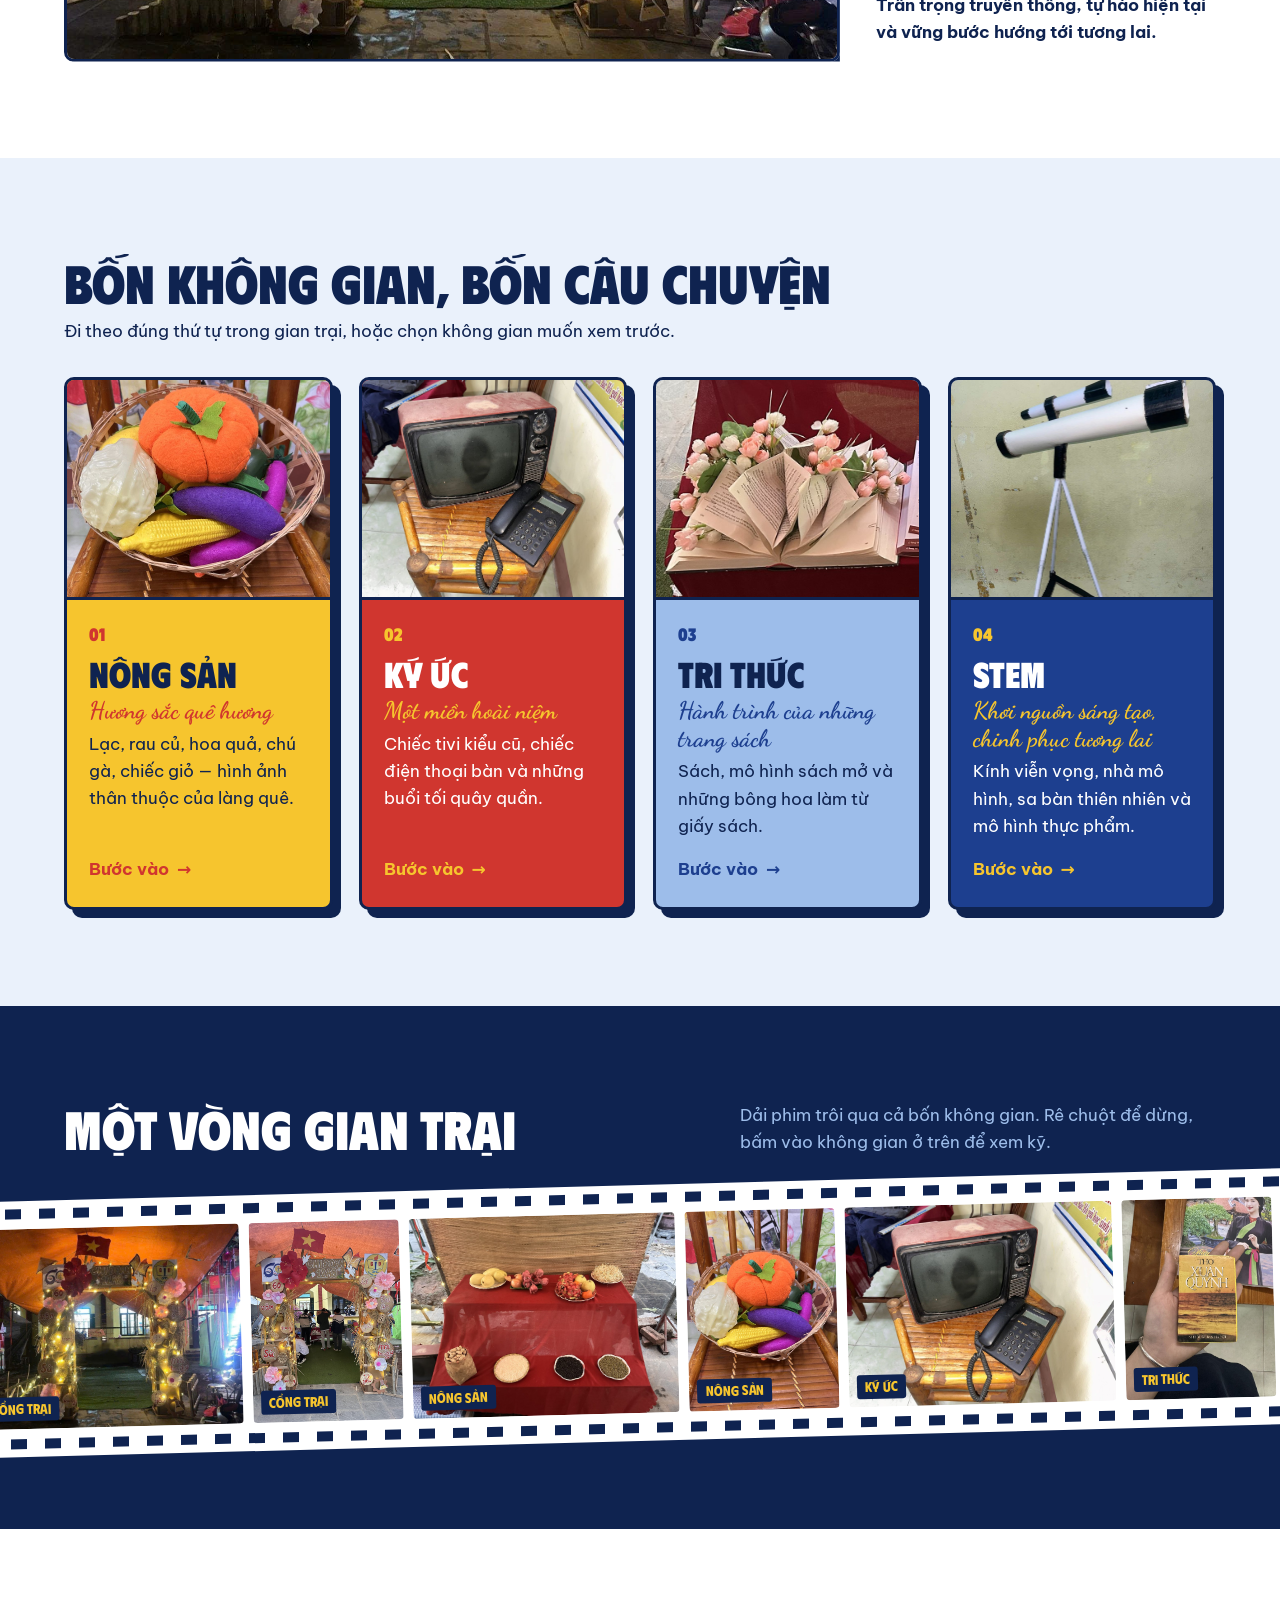
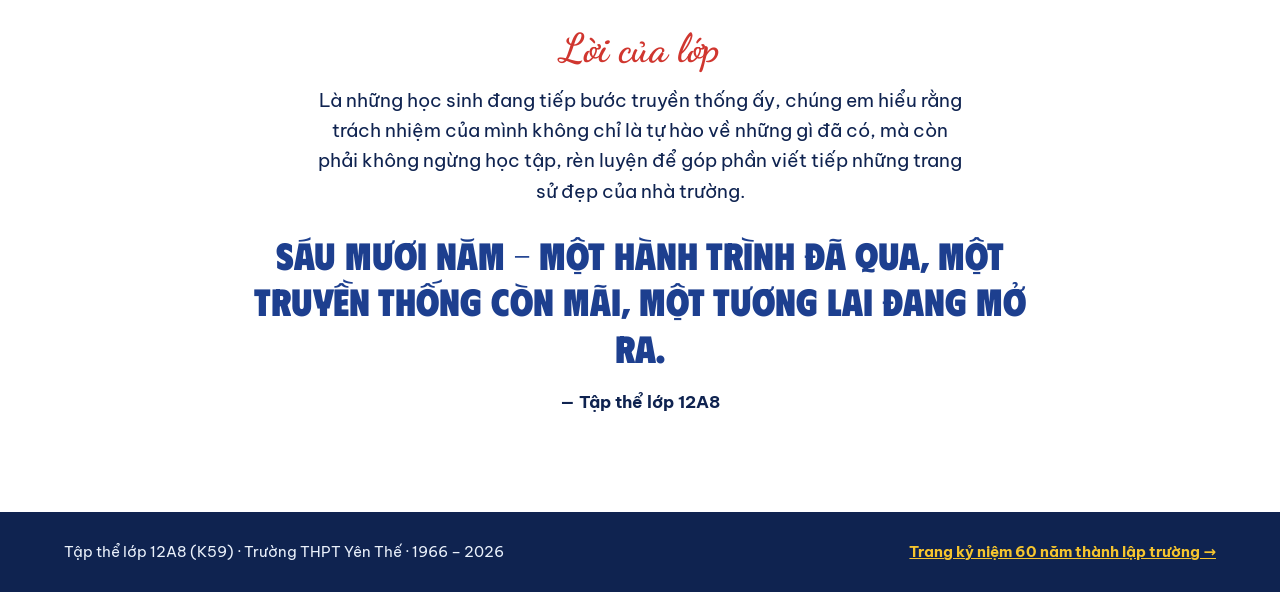
==== commit 5f0771ef: "Thêm ảnh bàn nông sản, bàn sách Tri thức, toàn cảnh STEM và cổng trại ban ngày Co-Authored-By: Claud" ====
--- a/index.html
+++ b/index.html
@@ -8,7 +8,7 @@
 <meta property="og:type" content="website">
 <meta property="og:title" content="Gian trại 12A8 – 60 năm Trường THPT Yên Thế">
 <meta property="og:description" content="Gian trại lớp 12A8 trong ngày hội 60 năm Trường THPT Yên Thế: bốn không gian Nông sản, Ký ức, Tri thức và STEM.">
-<meta property="og:image" content="https://huyanhnongdo.github.io/60YTHSPROD/img/og.jpg">
+<meta property="og:image" content="https://huyanhnongdo.github.io/60YTHSPROD/img/og-12a8.jpg">
 <meta property="og:url" content="https://huyanhnongdo.github.io/60YTHSPROD/">
 <meta name="twitter:card" content="summary_large_image">
 <meta name="theme-color" content="#1D3F8F">
@@ -46,7 +46,7 @@
 
 <section class="sec gate" id="cong-trai">
   <div class="wrap">
-    <div class="pic" data-reveal="clip"><img class="ph-img zoom" src="img/cong-trai.jpg" alt="Cổng trại Chi đoàn 12A8 lên đèn, hai cột kết rơm, lúa và hoa giấy" loading="lazy"></div>
+    <div class="pic" data-reveal="clip"><img class="ph-img zoom" src="img/cong-trai-12a8.jpg" alt="Cổng trại Chi đoàn 12A8 lên đèn, hai cột kết rơm, lúa và hoa giấy" loading="lazy"></div>
     <div class="text">
       <p class="kicker" data-reveal style="color:var(--red)">Cổng trại</p>
       <h2 class="h-m"><span class="rise"><span>Lời tri ân gửi mái trường</span></span></h2>
@@ -79,7 +79,7 @@
         </div>
       </a>
       <a class="door d-tt" href="tri-thuc.html" data-reveal style="--d:0.2s">
-        <div class="media"><img class="ph-img" src="img/bang-tri-thuc.jpg" alt="Bảng Tri thức vươn xa" loading="lazy"></div>
+        <div class="media"><img class="ph-img" src="img/sach-hoa.jpg" alt="Cuốn sách gấp xòe cài hoa" loading="lazy"></div>
         <div class="body">
           <span class="n">03</span><h3>Tri thức</h3><p class="script">Hành trình của những trang sách</p><p>Sách, mô hình sách mở và những bông hoa làm từ giấy sách.</p>
           <span class="go">Bước vào <i>→</i></span>
@@ -101,7 +101,7 @@
     <h2 class="h-l"><span class="rise"><span>Một vòng gian trại</span></span></h2>
     <p data-reveal>Dải phim trôi qua cả bốn không gian. Rê chuột để dừng, bấm vào không gian ở trên để xem kỹ.</p>
   </div>
-  <div class="film"><div class="track"><figure><img src="img/cong-trai.jpg" alt="Cổng trại lớp 12A8" loading="lazy"><figcaption>Cổng trại</figcaption></figure><figure><img src="img/gio-rau-cu.jpg" alt="Giỏ rau củ quả bằng vải nỉ" loading="lazy"><figcaption>Nông sản</figcaption></figure><figure><img src="img/tivi-dien-thoai.jpg" alt="Chiếc tivi kiểu cũ và điện thoại bàn" loading="lazy"><figcaption>Ký ức</figcaption></figure><figure><img src="img/tho-xuan-quynh.jpg" alt="Tập thơ Xuân Quỳnh" loading="lazy"><figcaption>Tri thức</figcaption></figure><figure><img src="img/kinh-vien-vong.jpg" alt="Kính viễn vọng mô hình" loading="lazy"><figcaption>STEM</figcaption></figure><figure><img src="img/bang-nong-nghiep.jpg" alt="Bảng Nông nghiệp quê hương" loading="lazy"><figcaption>Nông sản</figcaption></figure><figure><img src="img/may-quay.jpg" alt="Máy quay cũ" loading="lazy"><figcaption>Ký ức</figcaption></figure><figure><img src="img/bang-tri-thuc.jpg" alt="Bảng Tri thức vươn xa" loading="lazy"><figcaption>Tri thức</figcaption></figure><figure><img src="img/nha-mo-hinh.jpg" alt="Hai mô hình ngôi nhà" loading="lazy"><figcaption>STEM</figcaption></figure><figure><img src="img/sa-ban-ong-cu.jpg" alt="Mô hình thiên nhiên thu nhỏ" loading="lazy"><figcaption>STEM</figcaption></figure><figure><img src="img/do-an-ni.jpg" alt="Mô hình thực phẩm bằng vải nỉ" loading="lazy"><figcaption>STEM</figcaption></figure><figure><img src="img/bang-stem.jpg" alt="Bảng STEM" loading="lazy"><figcaption>STEM</figcaption></figure><figure aria-hidden="true"><img src="img/cong-trai.jpg" alt="" loading="lazy"><figcaption>Cổng trại</figcaption></figure><figure aria-hidden="true"><img src="img/gio-rau-cu.jpg" alt="" loading="lazy"><figcaption>Nông sản</figcaption></figure><figure aria-hidden="true"><img src="img/tivi-dien-thoai.jpg" alt="" loading="lazy"><figcaption>Ký ức</figcaption></figure><figure aria-hidden="true"><img src="img/tho-xuan-quynh.jpg" alt="" loading="lazy"><figcaption>Tri thức</figcaption></figure><figure aria-hidden="true"><img src="img/kinh-vien-vong.jpg" alt="" loading="lazy"><figcaption>STEM</figcaption></figure><figure aria-hidden="true"><img src="img/bang-nong-nghiep.jpg" alt="" loading="lazy"><figcaption>Nông sản</figcaption></figure><figure aria-hidden="true"><img src="img/may-quay.jpg" alt="" loading="lazy"><figcaption>Ký ức</figcaption></figure><figure aria-hidden="true"><img src="img/bang-tri-thuc.jpg" alt="" loading="lazy"><figcaption>Tri thức</figcaption></figure><figure aria-hidden="true"><img src="img/nha-mo-hinh.jpg" alt="" loading="lazy"><figcaption>STEM</figcaption></figure><figure aria-hidden="true"><img src="img/sa-ban-ong-cu.jpg" alt="" loading="lazy"><figcaption>STEM</figcaption></figure><figure aria-hidden="true"><img src="img/do-an-ni.jpg" alt="" loading="lazy"><figcaption>STEM</figcaption></figure><figure aria-hidden="true"><img src="img/bang-stem.jpg" alt="" loading="lazy"><figcaption>STEM</figcaption></figure></div></div>
+  <div class="film"><div class="track"><figure><img src="img/cong-trai-12a8.jpg" alt="Cổng trại lớp 12A8" loading="lazy"><figcaption>Cổng trại</figcaption></figure><figure><img src="img/cong-trai-ngay.jpg" alt="Cổng trại Chi đoàn 12A8 ban ngày" loading="lazy"><figcaption>Cổng trại</figcaption></figure><figure><img src="img/nong-san-mam.jpg" alt="Bàn nông sản" loading="lazy"><figcaption>Nông sản</figcaption></figure><figure><img src="img/gio-rau-cu.jpg" alt="Giỏ rau củ quả bằng vải nỉ" loading="lazy"><figcaption>Nông sản</figcaption></figure><figure><img src="img/tivi-dien-thoai.jpg" alt="Chiếc tivi kiểu cũ và điện thoại bàn" loading="lazy"><figcaption>Ký ức</figcaption></figure><figure><img src="img/tho-xuan-quynh.jpg" alt="Tập thơ Xuân Quỳnh" loading="lazy"><figcaption>Tri thức</figcaption></figure><figure><img src="img/kinh-vien-vong.jpg" alt="Kính viễn vọng mô hình" loading="lazy"><figcaption>STEM</figcaption></figure><figure><img src="img/bang-nong-nghiep.jpg" alt="Bảng Nông nghiệp quê hương" loading="lazy"><figcaption>Nông sản</figcaption></figure><figure><img src="img/sach-hoa.jpg" alt="Sách nở hoa" loading="lazy"><figcaption>Tri thức</figcaption></figure><figure><img src="img/stem-ban.jpg" alt="Bàn STEM" loading="lazy"><figcaption>STEM</figcaption></figure><figure><img src="img/may-quay.jpg" alt="Máy quay cũ" loading="lazy"><figcaption>Ký ức</figcaption></figure><figure><img src="img/bang-tri-thuc.jpg" alt="Bảng Tri thức vươn xa" loading="lazy"><figcaption>Tri thức</figcaption></figure><figure><img src="img/nha-mo-hinh.jpg" alt="Hai mô hình ngôi nhà" loading="lazy"><figcaption>STEM</figcaption></figure><figure><img src="img/sa-ban-ong-cu.jpg" alt="Mô hình thiên nhiên thu nhỏ" loading="lazy"><figcaption>STEM</figcaption></figure><figure><img src="img/do-an-ni.jpg" alt="Mô hình thực phẩm bằng vải nỉ" loading="lazy"><figcaption>STEM</figcaption></figure><figure><img src="img/bang-stem.jpg" alt="Bảng STEM" loading="lazy"><figcaption>STEM</figcaption></figure><figure aria-hidden="true"><img src="img/cong-trai-12a8.jpg" alt="" loading="lazy"><figcaption>Cổng trại</figcaption></figure><figure aria-hidden="true"><img src="img/cong-trai-ngay.jpg" alt="" loading="lazy"><figcaption>Cổng trại</figcaption></figure><figure aria-hidden="true"><img src="img/nong-san-mam.jpg" alt="" loading="lazy"><figcaption>Nông sản</figcaption></figure><figure aria-hidden="true"><img src="img/gio-rau-cu.jpg" alt="" loading="lazy"><figcaption>Nông sản</figcaption></figure><figure aria-hidden="true"><img src="img/tivi-dien-thoai.jpg" alt="" loading="lazy"><figcaption>Ký ức</figcaption></figure><figure aria-hidden="true"><img src="img/tho-xuan-quynh.jpg" alt="" loading="lazy"><figcaption>Tri thức</figcaption></figure><figure aria-hidden="true"><img src="img/kinh-vien-vong.jpg" alt="" loading="lazy"><figcaption>STEM</figcaption></figure><figure aria-hidden="true"><img src="img/bang-nong-nghiep.jpg" alt="" loading="lazy"><figcaption>Nông sản</figcaption></figure><figure aria-hidden="true"><img src="img/sach-hoa.jpg" alt="" loading="lazy"><figcaption>Tri thức</figcaption></figure><figure aria-hidden="true"><img src="img/stem-ban.jpg" alt="" loading="lazy"><figcaption>STEM</figcaption></figure><figure aria-hidden="true"><img src="img/may-quay.jpg" alt="" loading="lazy"><figcaption>Ký ức</figcaption></figure><figure aria-hidden="true"><img src="img/bang-tri-thuc.jpg" alt="" loading="lazy"><figcaption>Tri thức</figcaption></figure><figure aria-hidden="true"><img src="img/nha-mo-hinh.jpg" alt="" loading="lazy"><figcaption>STEM</figcaption></figure><figure aria-hidden="true"><img src="img/sa-ban-ong-cu.jpg" alt="" loading="lazy"><figcaption>STEM</figcaption></figure><figure aria-hidden="true"><img src="img/do-an-ni.jpg" alt="" loading="lazy"><figcaption>STEM</figcaption></figure><figure aria-hidden="true"><img src="img/bang-stem.jpg" alt="" loading="lazy"><figcaption>STEM</figcaption></figure></div></div>
 </section>
 
 <section class="sec closing">
--- a/css/site.css
+++ b/css/site.css
@@ -316,3 +316,8 @@
 .veg img{aspect-ratio:1/1;height:auto}
 .veg figcaption{padding:10px 12px 12px;font-size:14.5px;line-height:1.45}
 .veg figcaption b{display:block;font-family:var(--display);font-size:20px}
+.wide-pic{height:clamp(300px,46vw,560px);border:3px solid var(--deep);border-radius:10px;overflow:hidden;box-shadow:8px 8px 0 var(--deep)}
+.wide-pic.dark{border:2px solid var(--sky);box-shadow:none}
+.sub-h{font-family:var(--display);font-weight:900;font-size:clamp(24px,2.6vw,30px);margin:40px 0 16px}
+.veg.four{grid-template-columns:repeat(4,minmax(0,1fr))}
+@media (max-width:900px){.veg.four{grid-template-columns:repeat(2,minmax(0,1fr))}}
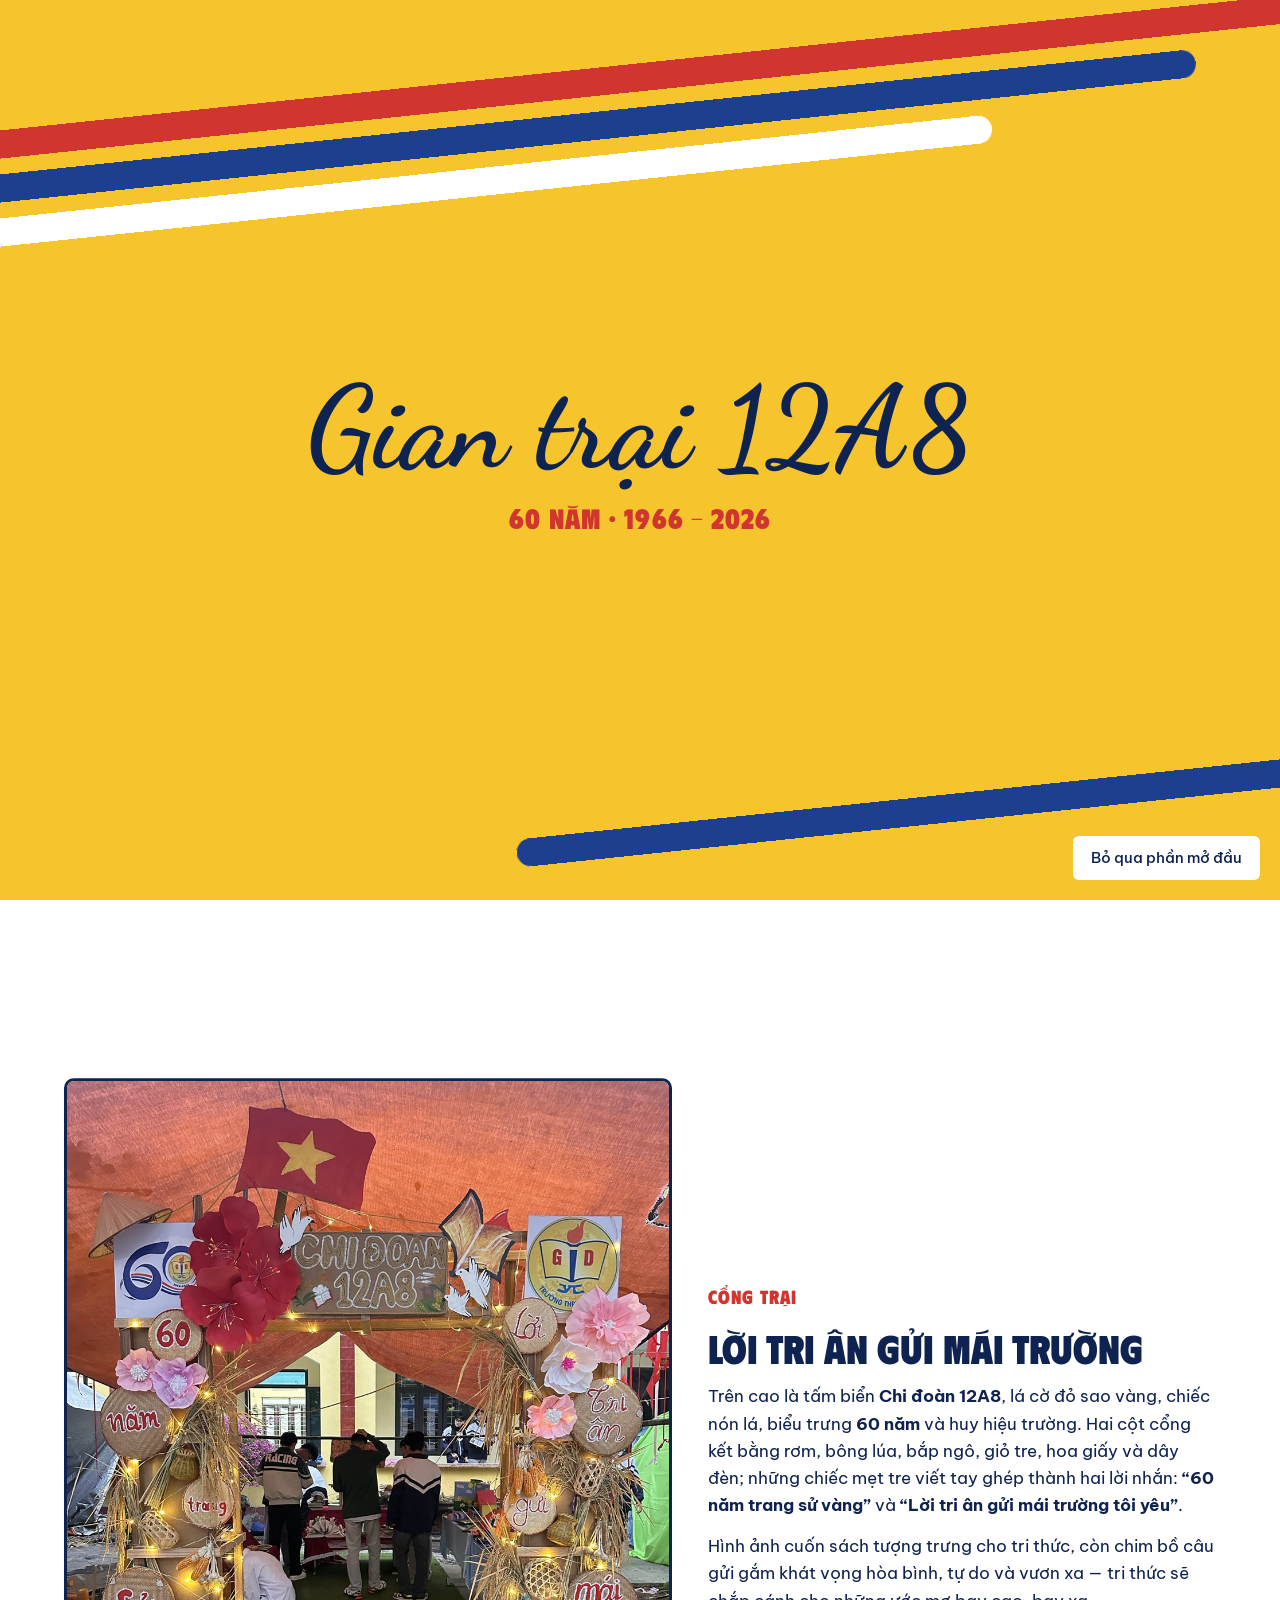
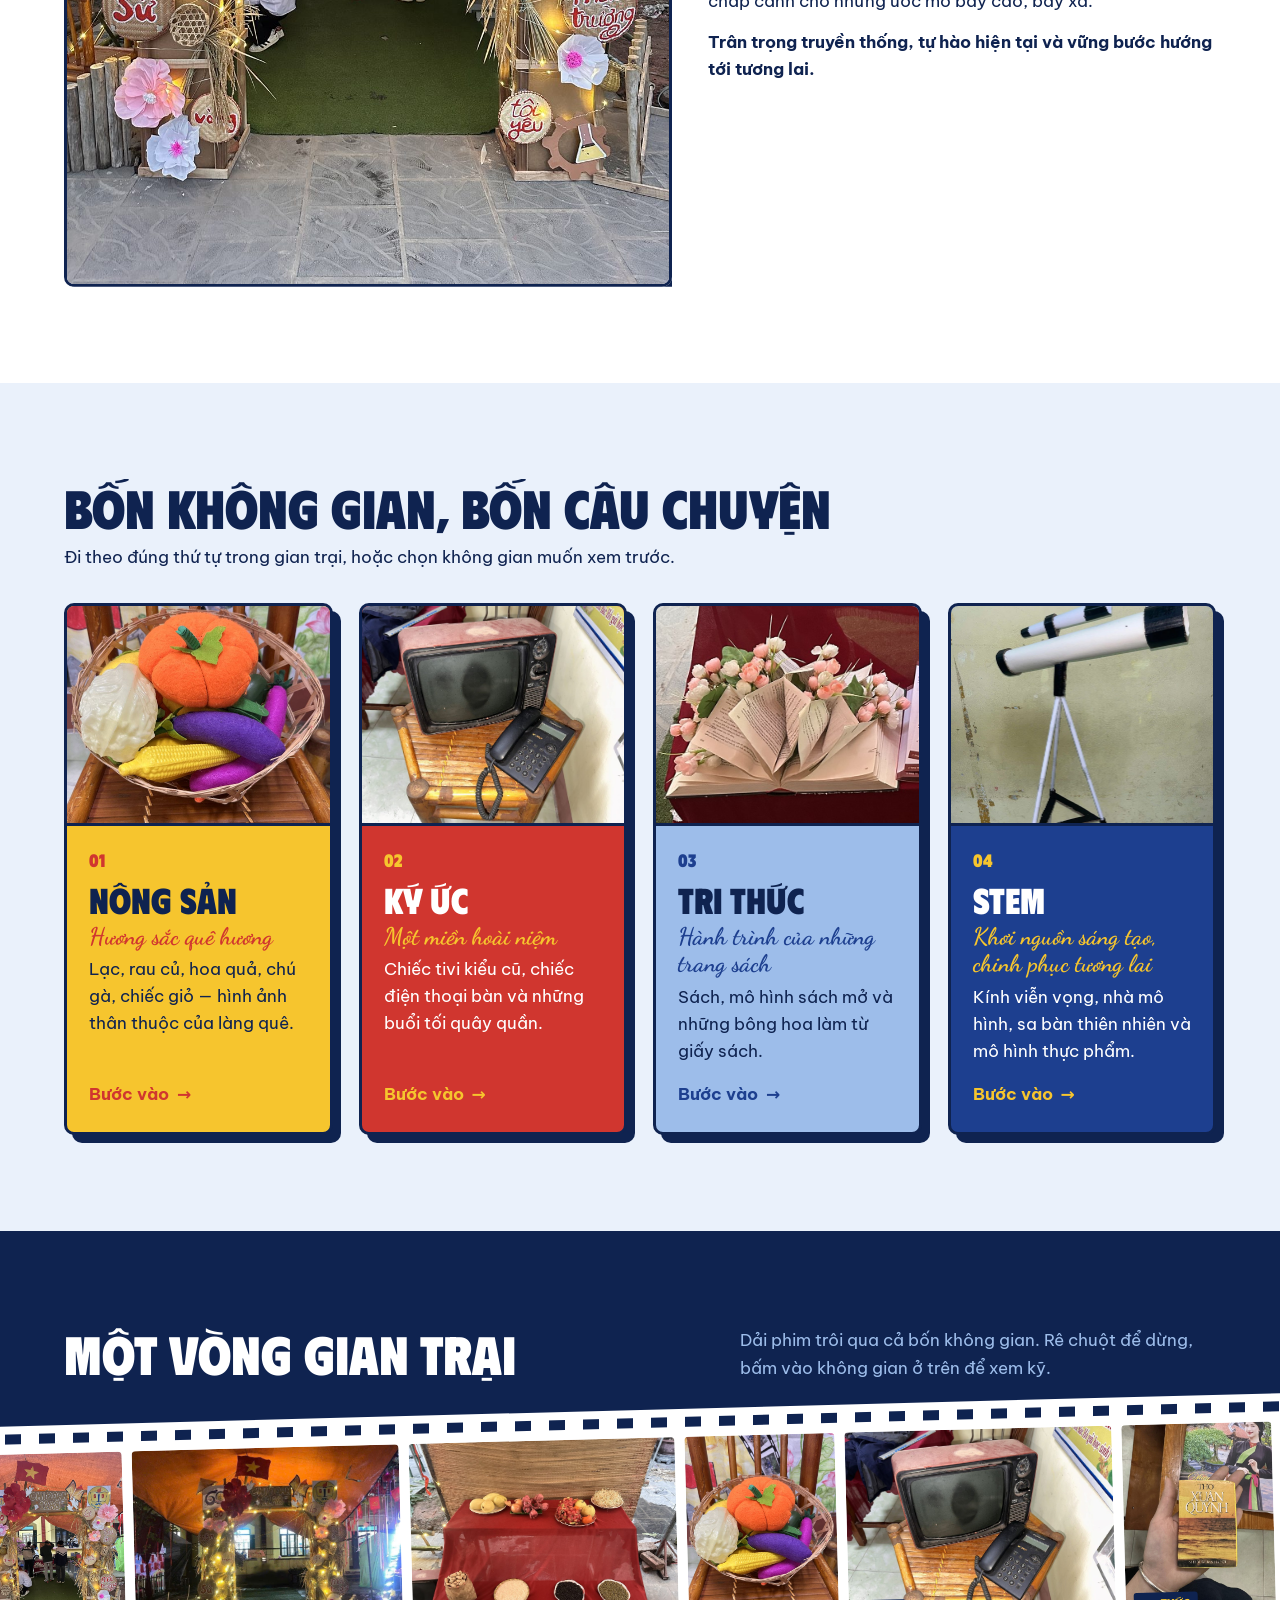
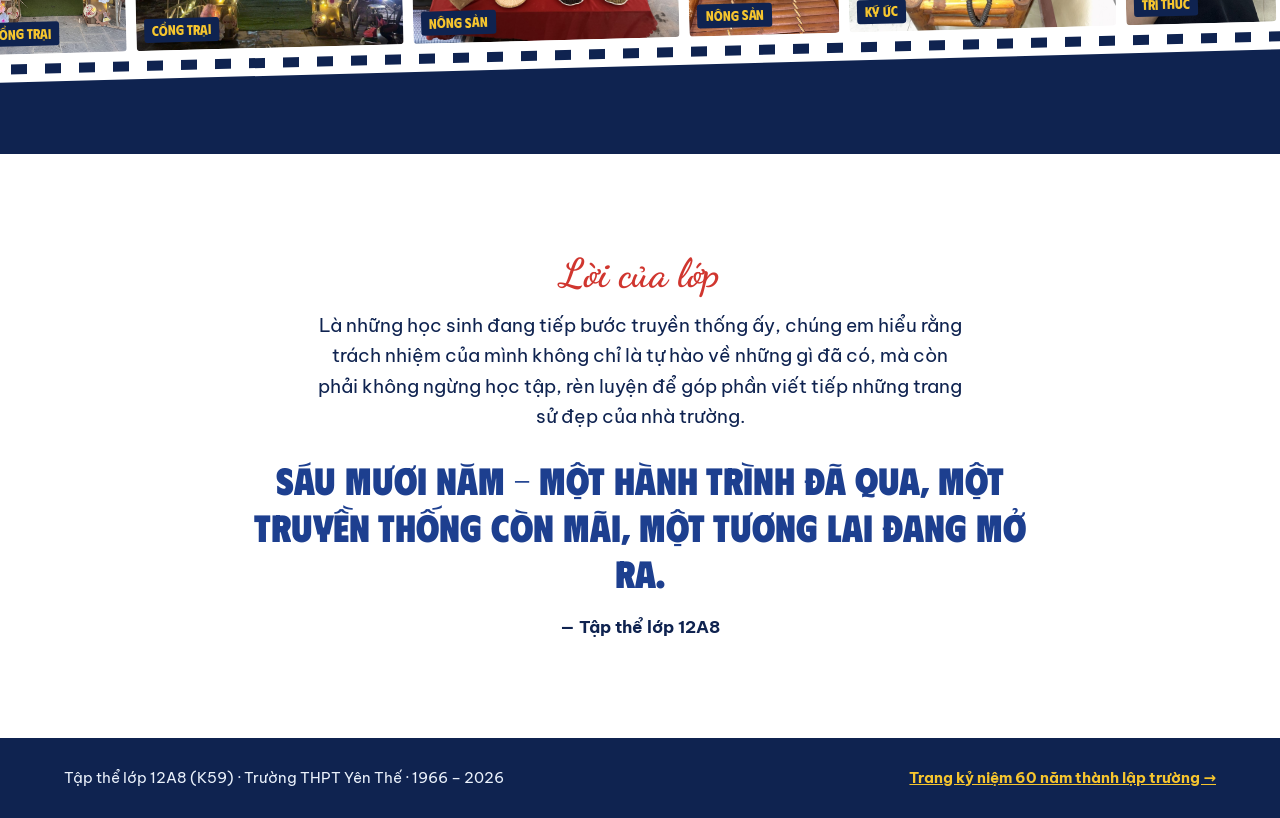
==== commit 36a40acd: "Đổi ảnh cổng trại chính sang ảnh ban ngày Co-Authored-By: Claude Opus 5.5 <noreply@anthropic.com> Cl" ====
--- a/index.html
+++ b/index.html
@@ -8,7 +8,7 @@
 <meta property="og:type" content="website">
 <meta property="og:title" content="Gian trại 12A8 – 60 năm Trường THPT Yên Thế">
 <meta property="og:description" content="Gian trại lớp 12A8 trong ngày hội 60 năm Trường THPT Yên Thế: bốn không gian Nông sản, Ký ức, Tri thức và STEM.">
-<meta property="og:image" content="https://huyanhnongdo.github.io/60YTHSPROD/img/og-12a8.jpg">
+<meta property="og:image" content="https://huyanhnongdo.github.io/60YTHSPROD/img/og-ngay.jpg">
 <meta property="og:url" content="https://huyanhnongdo.github.io/60YTHSPROD/">
 <meta name="twitter:card" content="summary_large_image">
 <meta name="theme-color" content="#1D3F8F">
@@ -46,11 +46,11 @@
 
 <section class="sec gate" id="cong-trai">
   <div class="wrap">
-    <div class="pic" data-reveal="clip"><img class="ph-img zoom" src="img/cong-trai-12a8.jpg" alt="Cổng trại Chi đoàn 12A8 lên đèn, hai cột kết rơm, lúa và hoa giấy" loading="lazy"></div>
+    <div class="pic" data-reveal="clip"><img class="ph-img zoom" src="img/cong-trai-ngay.jpg" alt="Cổng trại Chi đoàn 12A8: biển tên, cờ đỏ sao vàng, hai cột kết rơm, lúa và hoa giấy" loading="lazy" style="object-position:center 35%"></div>
     <div class="text">
       <p class="kicker" data-reveal style="color:var(--red)">Cổng trại</p>
       <h2 class="h-m"><span class="rise"><span>Lời tri ân gửi mái trường</span></span></h2>
-      <p data-reveal>Trên cao là tấm biển <b>Chi đoàn 12A8</b>, lá cờ đỏ sao vàng, chiếc nón lá, biểu trưng <b>60 năm</b> và huy hiệu trường. Hai cột cổng kết bằng rơm, bông lúa, hoa giấy và dây đèn, ghép thành hai lời nhắn: <b>“60 năm trang sử vàng”</b> và <b>“Lời tri ân gửi mái trường tôi yêu”</b>.</p>
+      <p data-reveal>Trên cao là tấm biển <b>Chi đoàn 12A8</b>, lá cờ đỏ sao vàng, chiếc nón lá, biểu trưng <b>60 năm</b> và huy hiệu trường. Hai cột cổng kết bằng rơm, bông lúa, bắp ngô, giỏ tre, hoa giấy và dây đèn; những chiếc mẹt tre viết tay ghép thành hai lời nhắn: <b>“60 năm trang sử vàng”</b> và <b>“Lời tri ân gửi mái trường tôi yêu”</b>.</p>
       <p data-reveal>Hình ảnh cuốn sách tượng trưng cho tri thức, còn chim bồ câu gửi gắm khát vọng hòa bình, tự do và vươn xa — tri thức sẽ chắp cánh cho những ước mơ bay cao, bay xa.</p>
       <p data-reveal><b>Trân trọng truyền thống, tự hào hiện tại và vững bước hướng tới tương lai.</b></p>
     </div>
@@ -86,7 +86,7 @@
         </div>
       </a>
       <a class="door d-st" href="stem.html" data-reveal style="--d:0.3s">
-        <div class="media"><img class="ph-img" src="img/kinh-vien-vong.jpg" alt="Kính viễn vọng mô hình" loading="lazy" style="object-position:center 30%"></div>
+        <div class="media"><img class="ph-img" src="img/kinh-vien-vong.jpg" alt="Kính viễn vọng mô hình" loading="lazy" style="object-position:center 35%"></div>
         <div class="body">
           <span class="n">04</span><h3>STEM</h3><p class="script">Khơi nguồn sáng tạo, chinh phục tương lai</p><p>Kính viễn vọng, nhà mô hình, sa bàn thiên nhiên và mô hình thực phẩm.</p>
           <span class="go">Bước vào <i>→</i></span>
@@ -101,7 +101,7 @@
     <h2 class="h-l"><span class="rise"><span>Một vòng gian trại</span></span></h2>
     <p data-reveal>Dải phim trôi qua cả bốn không gian. Rê chuột để dừng, bấm vào không gian ở trên để xem kỹ.</p>
   </div>
-  <div class="film"><div class="track"><figure><img src="img/cong-trai-12a8.jpg" alt="Cổng trại lớp 12A8" loading="lazy"><figcaption>Cổng trại</figcaption></figure><figure><img src="img/cong-trai-ngay.jpg" alt="Cổng trại Chi đoàn 12A8 ban ngày" loading="lazy"><figcaption>Cổng trại</figcaption></figure><figure><img src="img/nong-san-mam.jpg" alt="Bàn nông sản" loading="lazy"><figcaption>Nông sản</figcaption></figure><figure><img src="img/gio-rau-cu.jpg" alt="Giỏ rau củ quả bằng vải nỉ" loading="lazy"><figcaption>Nông sản</figcaption></figure><figure><img src="img/tivi-dien-thoai.jpg" alt="Chiếc tivi kiểu cũ và điện thoại bàn" loading="lazy"><figcaption>Ký ức</figcaption></figure><figure><img src="img/tho-xuan-quynh.jpg" alt="Tập thơ Xuân Quỳnh" loading="lazy"><figcaption>Tri thức</figcaption></figure><figure><img src="img/kinh-vien-vong.jpg" alt="Kính viễn vọng mô hình" loading="lazy"><figcaption>STEM</figcaption></figure><figure><img src="img/bang-nong-nghiep.jpg" alt="Bảng Nông nghiệp quê hương" loading="lazy"><figcaption>Nông sản</figcaption></figure><figure><img src="img/sach-hoa.jpg" alt="Sách nở hoa" loading="lazy"><figcaption>Tri thức</figcaption></figure><figure><img src="img/stem-ban.jpg" alt="Bàn STEM" loading="lazy"><figcaption>STEM</figcaption></figure><figure><img src="img/may-quay.jpg" alt="Máy quay cũ" loading="lazy"><figcaption>Ký ức</figcaption></figure><figure><img src="img/bang-tri-thuc.jpg" alt="Bảng Tri thức vươn xa" loading="lazy"><figcaption>Tri thức</figcaption></figure><figure><img src="img/nha-mo-hinh.jpg" alt="Hai mô hình ngôi nhà" loading="lazy"><figcaption>STEM</figcaption></figure><figure><img src="img/sa-ban-ong-cu.jpg" alt="Mô hình thiên nhiên thu nhỏ" loading="lazy"><figcaption>STEM</figcaption></figure><figure><img src="img/do-an-ni.jpg" alt="Mô hình thực phẩm bằng vải nỉ" loading="lazy"><figcaption>STEM</figcaption></figure><figure><img src="img/bang-stem.jpg" alt="Bảng STEM" loading="lazy"><figcaption>STEM</figcaption></figure><figure aria-hidden="true"><img src="img/cong-trai-12a8.jpg" alt="" loading="lazy"><figcaption>Cổng trại</figcaption></figure><figure aria-hidden="true"><img src="img/cong-trai-ngay.jpg" alt="" loading="lazy"><figcaption>Cổng trại</figcaption></figure><figure aria-hidden="true"><img src="img/nong-san-mam.jpg" alt="" loading="lazy"><figcaption>Nông sản</figcaption></figure><figure aria-hidden="true"><img src="img/gio-rau-cu.jpg" alt="" loading="lazy"><figcaption>Nông sản</figcaption></figure><figure aria-hidden="true"><img src="img/tivi-dien-thoai.jpg" alt="" loading="lazy"><figcaption>Ký ức</figcaption></figure><figure aria-hidden="true"><img src="img/tho-xuan-quynh.jpg" alt="" loading="lazy"><figcaption>Tri thức</figcaption></figure><figure aria-hidden="true"><img src="img/kinh-vien-vong.jpg" alt="" loading="lazy"><figcaption>STEM</figcaption></figure><figure aria-hidden="true"><img src="img/bang-nong-nghiep.jpg" alt="" loading="lazy"><figcaption>Nông sản</figcaption></figure><figure aria-hidden="true"><img src="img/sach-hoa.jpg" alt="" loading="lazy"><figcaption>Tri thức</figcaption></figure><figure aria-hidden="true"><img src="img/stem-ban.jpg" alt="" loading="lazy"><figcaption>STEM</figcaption></figure><figure aria-hidden="true"><img src="img/may-quay.jpg" alt="" loading="lazy"><figcaption>Ký ức</figcaption></figure><figure aria-hidden="true"><img src="img/bang-tri-thuc.jpg" alt="" loading="lazy"><figcaption>Tri thức</figcaption></figure><figure aria-hidden="true"><img src="img/nha-mo-hinh.jpg" alt="" loading="lazy"><figcaption>STEM</figcaption></figure><figure aria-hidden="true"><img src="img/sa-ban-ong-cu.jpg" alt="" loading="lazy"><figcaption>STEM</figcaption></figure><figure aria-hidden="true"><img src="img/do-an-ni.jpg" alt="" loading="lazy"><figcaption>STEM</figcaption></figure><figure aria-hidden="true"><img src="img/bang-stem.jpg" alt="" loading="lazy"><figcaption>STEM</figcaption></figure></div></div>
+  <div class="film"><div class="track"><figure><img src="img/cong-trai-ngay.jpg" alt="Cổng trại Chi đoàn 12A8" loading="lazy"><figcaption>Cổng trại</figcaption></figure><figure><img src="img/cong-trai-12a8.jpg" alt="Cổng trại lên đèn buổi tối" loading="lazy"><figcaption>Cổng trại</figcaption></figure><figure><img src="img/nong-san-mam.jpg" alt="Bàn nông sản" loading="lazy"><figcaption>Nông sản</figcaption></figure><figure><img src="img/gio-rau-cu.jpg" alt="Giỏ rau củ quả bằng vải nỉ" loading="lazy"><figcaption>Nông sản</figcaption></figure><figure><img src="img/tivi-dien-thoai.jpg" alt="Chiếc tivi kiểu cũ và điện thoại bàn" loading="lazy"><figcaption>Ký ức</figcaption></figure><figure><img src="img/tho-xuan-quynh.jpg" alt="Tập thơ Xuân Quỳnh" loading="lazy"><figcaption>Tri thức</figcaption></figure><figure><img src="img/kinh-vien-vong.jpg" alt="Kính viễn vọng mô hình" loading="lazy"><figcaption>STEM</figcaption></figure><figure><img src="img/bien-nong-nghiep.jpg" alt="Bảng Nông nghiệp quê hương" loading="lazy"><figcaption>Nông sản</figcaption></figure><figure><img src="img/sach-hoa.jpg" alt="Sách nở hoa" loading="lazy"><figcaption>Tri thức</figcaption></figure><figure><img src="img/stem-ban.jpg" alt="Bàn STEM" loading="lazy"><figcaption>STEM</figcaption></figure><figure><img src="img/may-quay.jpg" alt="Máy quay cũ" loading="lazy"><figcaption>Ký ức</figcaption></figure><figure><img src="img/sach-quat.jpg" alt="Quạt gấp từ trang sách" loading="lazy"><figcaption>Tri thức</figcaption></figure><figure><img src="img/nha-mo-hinh.jpg" alt="Hai mô hình ngôi nhà" loading="lazy"><figcaption>STEM</figcaption></figure><figure><img src="img/sa-ban-ong-cu.jpg" alt="Mô hình thiên nhiên thu nhỏ" loading="lazy"><figcaption>STEM</figcaption></figure><figure><img src="img/do-an-ni.jpg" alt="Mô hình thực phẩm bằng vải nỉ" loading="lazy"><figcaption>STEM</figcaption></figure><figure><img src="img/bien-stem-2.jpg" alt="Bảng STEM" loading="lazy"><figcaption>STEM</figcaption></figure><figure aria-hidden="true"><img src="img/cong-trai-ngay.jpg" alt="" loading="lazy"><figcaption>Cổng trại</figcaption></figure><figure aria-hidden="true"><img src="img/cong-trai-12a8.jpg" alt="" loading="lazy"><figcaption>Cổng trại</figcaption></figure><figure aria-hidden="true"><img src="img/nong-san-mam.jpg" alt="" loading="lazy"><figcaption>Nông sản</figcaption></figure><figure aria-hidden="true"><img src="img/gio-rau-cu.jpg" alt="" loading="lazy"><figcaption>Nông sản</figcaption></figure><figure aria-hidden="true"><img src="img/tivi-dien-thoai.jpg" alt="" loading="lazy"><figcaption>Ký ức</figcaption></figure><figure aria-hidden="true"><img src="img/tho-xuan-quynh.jpg" alt="" loading="lazy"><figcaption>Tri thức</figcaption></figure><figure aria-hidden="true"><img src="img/kinh-vien-vong.jpg" alt="" loading="lazy"><figcaption>STEM</figcaption></figure><figure aria-hidden="true"><img src="img/bien-nong-nghiep.jpg" alt="" loading="lazy"><figcaption>Nông sản</figcaption></figure><figure aria-hidden="true"><img src="img/sach-hoa.jpg" alt="" loading="lazy"><figcaption>Tri thức</figcaption></figure><figure aria-hidden="true"><img src="img/stem-ban.jpg" alt="" loading="lazy"><figcaption>STEM</figcaption></figure><figure aria-hidden="true"><img src="img/may-quay.jpg" alt="" loading="lazy"><figcaption>Ký ức</figcaption></figure><figure aria-hidden="true"><img src="img/sach-quat.jpg" alt="" loading="lazy"><figcaption>Tri thức</figcaption></figure><figure aria-hidden="true"><img src="img/nha-mo-hinh.jpg" alt="" loading="lazy"><figcaption>STEM</figcaption></figure><figure aria-hidden="true"><img src="img/sa-ban-ong-cu.jpg" alt="" loading="lazy"><figcaption>STEM</figcaption></figure><figure aria-hidden="true"><img src="img/do-an-ni.jpg" alt="" loading="lazy"><figcaption>STEM</figcaption></figure><figure aria-hidden="true"><img src="img/bien-stem-2.jpg" alt="" loading="lazy"><figcaption>STEM</figcaption></figure></div></div>
 </section>
 
 <section class="sec closing">
--- a/css/site.css
+++ b/css/site.css
@@ -197,7 +197,7 @@
 .ready .hero .rise>span{transform:none}
 
 .gate .wrap{display:flex;flex-wrap:wrap;gap:36px;align-items:stretch}
-.gate .pic{flex:999 1 620px;min-width:0;min-height:440px;border:3px solid var(--deep);border-radius:10px;overflow:hidden;box-shadow:8px 8px 0 var(--deep)}
+.gate .pic{flex:1 1 440px;min-width:0;min-height:640px;border:3px solid var(--deep);border-radius:10px;overflow:hidden;box-shadow:8px 8px 0 var(--deep)}
 .gate .text{flex:1 1 340px;min-width:0;display:flex;flex-direction:column;justify-content:center;gap:14px}
 .qr{display:flex;gap:14px;align-items:center;margin-top:6px;padding:14px;border:2px dashed var(--navy);border-radius:8px;text-decoration:none;transition:background .2s ease}
 .qr:hover{background:var(--mist)}
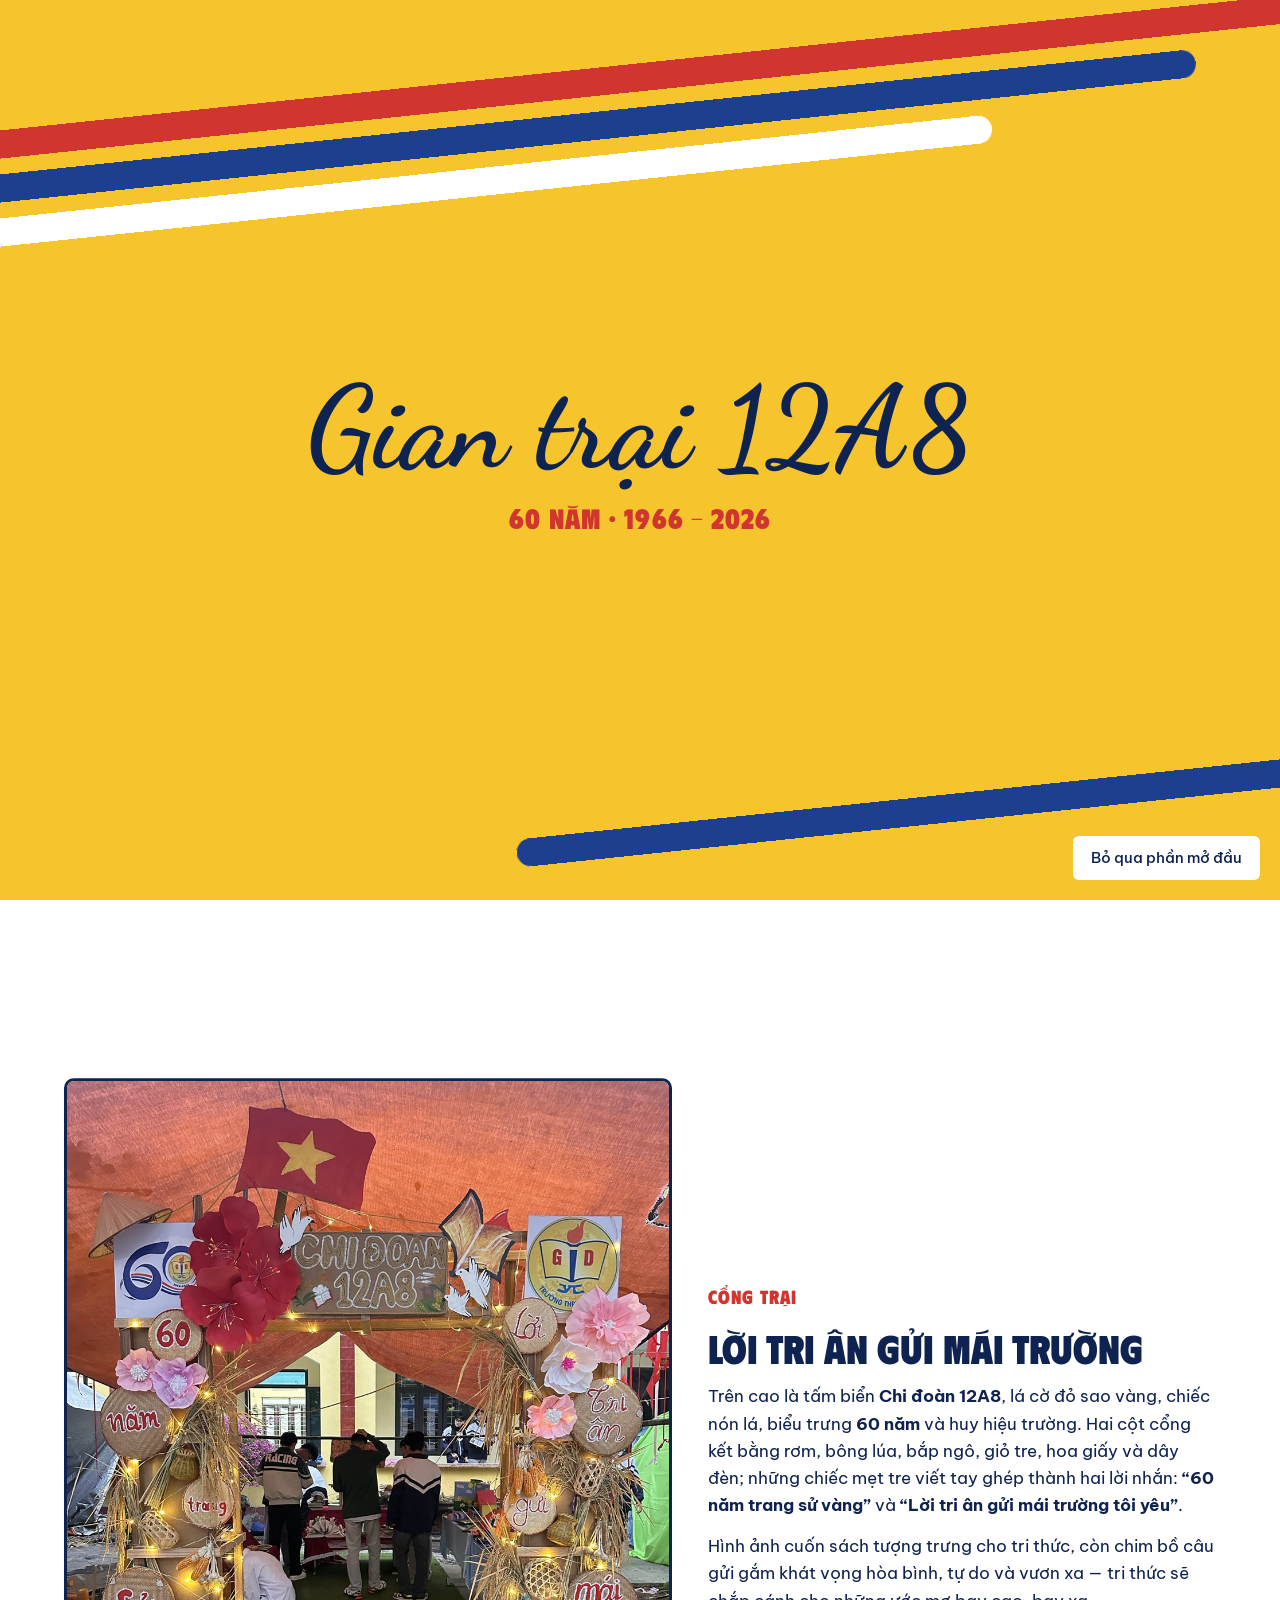
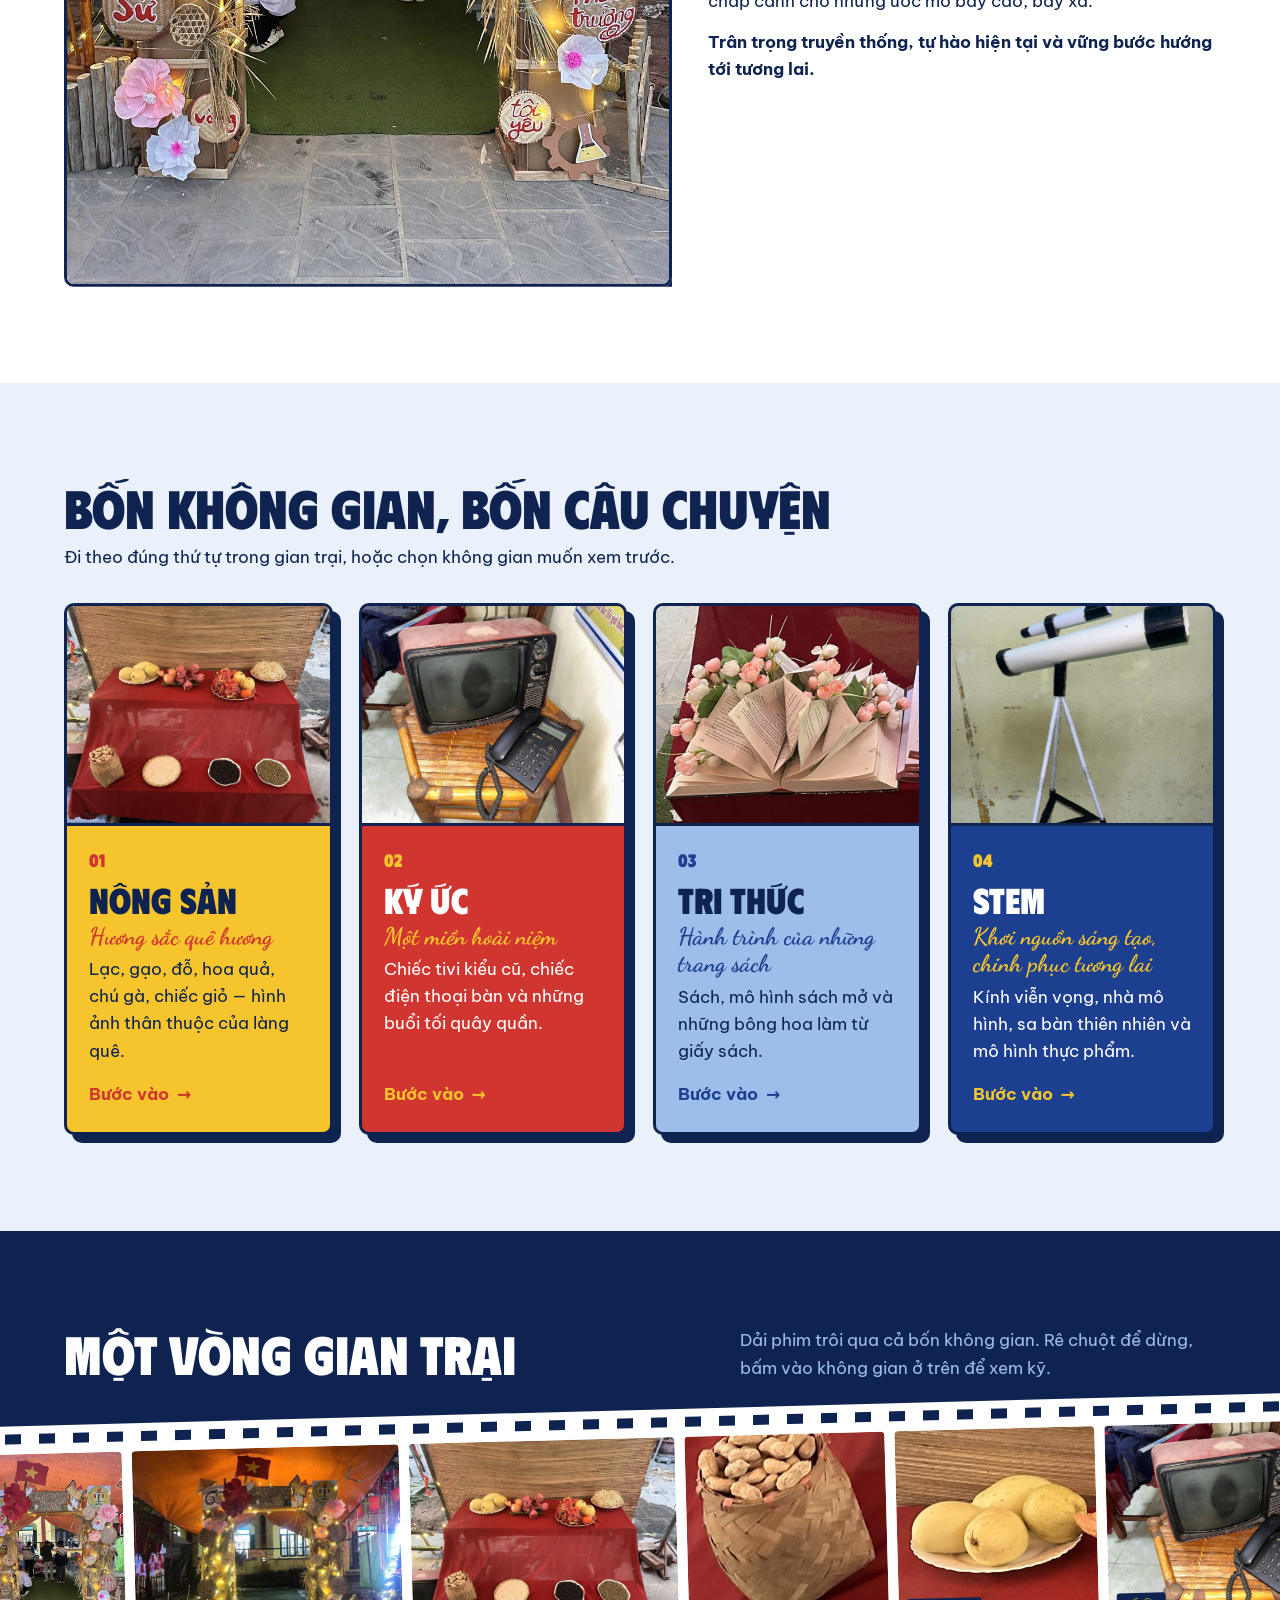
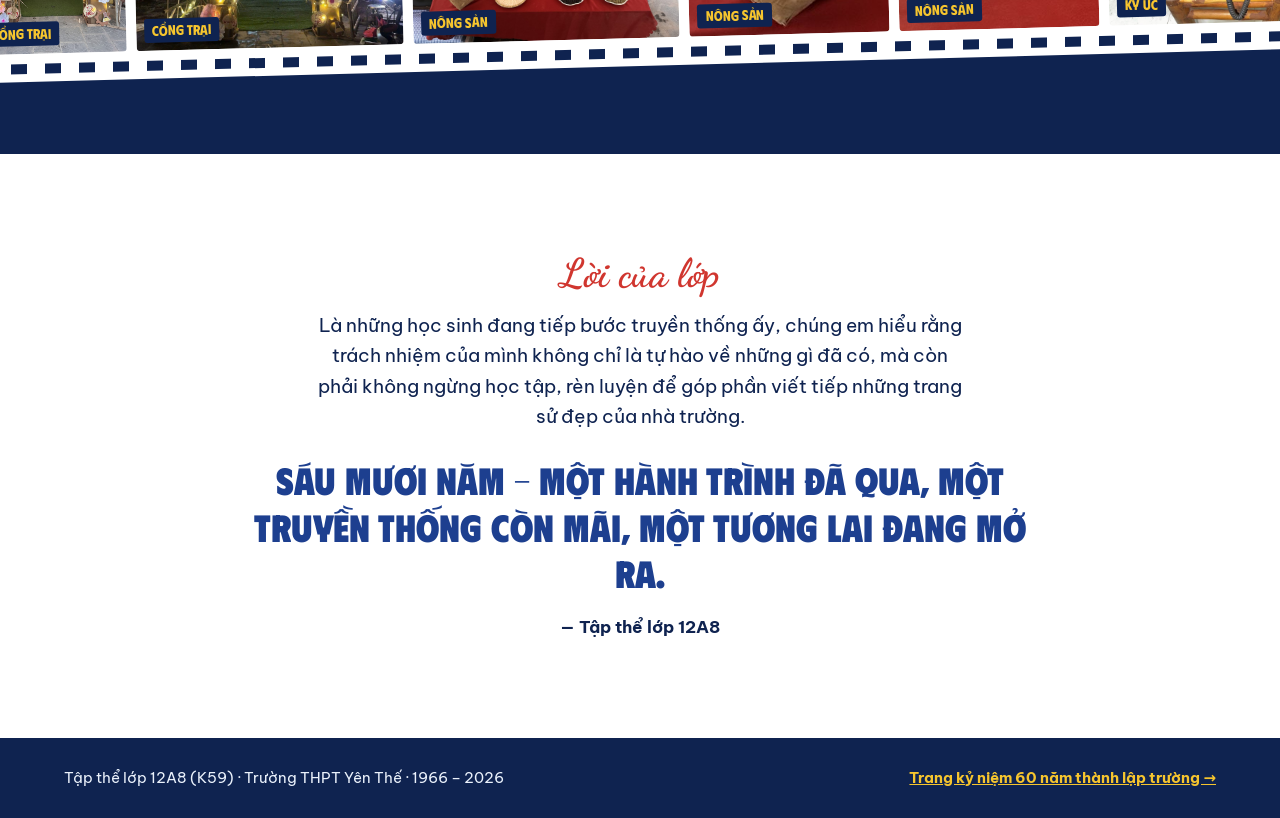
==== commit 19140bb2: "Trang chủ: dùng ảnh nông sản thật cho thẻ Nông sản Co-Authored-By: Claude Opus 5.5 <noreply@anthropi" ====
--- a/index.html
+++ b/index.html
@@ -65,9 +65,9 @@
     </div>
     <div class="grid">
       <a class="door d-ns" href="nong-san.html" data-reveal style="--d:0.0s">
-        <div class="media"><img class="ph-img" src="img/gio-rau-cu.jpg" alt="Giỏ rau củ quả bằng vải nỉ" loading="lazy"></div>
+        <div class="media"><img class="ph-img" src="img/nong-san-mam.jpg" alt="Bàn nông sản với xoài, thanh long, lạc, gạo, đỗ đen, đỗ xanh" loading="lazy"></div>
         <div class="body">
-          <span class="n">01</span><h3>Nông sản</h3><p class="script">Hương sắc quê hương</p><p>Lạc, rau củ, hoa quả, chú gà, chiếc giỏ — hình ảnh thân thuộc của làng quê.</p>
+          <span class="n">01</span><h3>Nông sản</h3><p class="script">Hương sắc quê hương</p><p>Lạc, gạo, đỗ, hoa quả, chú gà, chiếc giỏ — hình ảnh thân thuộc của làng quê.</p>
           <span class="go">Bước vào <i>→</i></span>
         </div>
       </a>
@@ -101,7 +101,7 @@
     <h2 class="h-l"><span class="rise"><span>Một vòng gian trại</span></span></h2>
     <p data-reveal>Dải phim trôi qua cả bốn không gian. Rê chuột để dừng, bấm vào không gian ở trên để xem kỹ.</p>
   </div>
-  <div class="film"><div class="track"><figure><img src="img/cong-trai-ngay.jpg" alt="Cổng trại Chi đoàn 12A8" loading="lazy"><figcaption>Cổng trại</figcaption></figure><figure><img src="img/cong-trai-12a8.jpg" alt="Cổng trại lên đèn buổi tối" loading="lazy"><figcaption>Cổng trại</figcaption></figure><figure><img src="img/nong-san-mam.jpg" alt="Bàn nông sản" loading="lazy"><figcaption>Nông sản</figcaption></figure><figure><img src="img/gio-rau-cu.jpg" alt="Giỏ rau củ quả bằng vải nỉ" loading="lazy"><figcaption>Nông sản</figcaption></figure><figure><img src="img/tivi-dien-thoai.jpg" alt="Chiếc tivi kiểu cũ và điện thoại bàn" loading="lazy"><figcaption>Ký ức</figcaption></figure><figure><img src="img/tho-xuan-quynh.jpg" alt="Tập thơ Xuân Quỳnh" loading="lazy"><figcaption>Tri thức</figcaption></figure><figure><img src="img/kinh-vien-vong.jpg" alt="Kính viễn vọng mô hình" loading="lazy"><figcaption>STEM</figcaption></figure><figure><img src="img/bien-nong-nghiep.jpg" alt="Bảng Nông nghiệp quê hương" loading="lazy"><figcaption>Nông sản</figcaption></figure><figure><img src="img/sach-hoa.jpg" alt="Sách nở hoa" loading="lazy"><figcaption>Tri thức</figcaption></figure><figure><img src="img/stem-ban.jpg" alt="Bàn STEM" loading="lazy"><figcaption>STEM</figcaption></figure><figure><img src="img/may-quay.jpg" alt="Máy quay cũ" loading="lazy"><figcaption>Ký ức</figcaption></figure><figure><img src="img/sach-quat.jpg" alt="Quạt gấp từ trang sách" loading="lazy"><figcaption>Tri thức</figcaption></figure><figure><img src="img/nha-mo-hinh.jpg" alt="Hai mô hình ngôi nhà" loading="lazy"><figcaption>STEM</figcaption></figure><figure><img src="img/sa-ban-ong-cu.jpg" alt="Mô hình thiên nhiên thu nhỏ" loading="lazy"><figcaption>STEM</figcaption></figure><figure><img src="img/do-an-ni.jpg" alt="Mô hình thực phẩm bằng vải nỉ" loading="lazy"><figcaption>STEM</figcaption></figure><figure><img src="img/bien-stem-2.jpg" alt="Bảng STEM" loading="lazy"><figcaption>STEM</figcaption></figure><figure aria-hidden="true"><img src="img/cong-trai-ngay.jpg" alt="" loading="lazy"><figcaption>Cổng trại</figcaption></figure><figure aria-hidden="true"><img src="img/cong-trai-12a8.jpg" alt="" loading="lazy"><figcaption>Cổng trại</figcaption></figure><figure aria-hidden="true"><img src="img/nong-san-mam.jpg" alt="" loading="lazy"><figcaption>Nông sản</figcaption></figure><figure aria-hidden="true"><img src="img/gio-rau-cu.jpg" alt="" loading="lazy"><figcaption>Nông sản</figcaption></figure><figure aria-hidden="true"><img src="img/tivi-dien-thoai.jpg" alt="" loading="lazy"><figcaption>Ký ức</figcaption></figure><figure aria-hidden="true"><img src="img/tho-xuan-quynh.jpg" alt="" loading="lazy"><figcaption>Tri thức</figcaption></figure><figure aria-hidden="true"><img src="img/kinh-vien-vong.jpg" alt="" loading="lazy"><figcaption>STEM</figcaption></figure><figure aria-hidden="true"><img src="img/bien-nong-nghiep.jpg" alt="" loading="lazy"><figcaption>Nông sản</figcaption></figure><figure aria-hidden="true"><img src="img/sach-hoa.jpg" alt="" loading="lazy"><figcaption>Tri thức</figcaption></figure><figure aria-hidden="true"><img src="img/stem-ban.jpg" alt="" loading="lazy"><figcaption>STEM</figcaption></figure><figure aria-hidden="true"><img src="img/may-quay.jpg" alt="" loading="lazy"><figcaption>Ký ức</figcaption></figure><figure aria-hidden="true"><img src="img/sach-quat.jpg" alt="" loading="lazy"><figcaption>Tri thức</figcaption></figure><figure aria-hidden="true"><img src="img/nha-mo-hinh.jpg" alt="" loading="lazy"><figcaption>STEM</figcaption></figure><figure aria-hidden="true"><img src="img/sa-ban-ong-cu.jpg" alt="" loading="lazy"><figcaption>STEM</figcaption></figure><figure aria-hidden="true"><img src="img/do-an-ni.jpg" alt="" loading="lazy"><figcaption>STEM</figcaption></figure><figure aria-hidden="true"><img src="img/bien-stem-2.jpg" alt="" loading="lazy"><figcaption>STEM</figcaption></figure></div></div>
+  <div class="film"><div class="track"><figure><img src="img/cong-trai-ngay.jpg" alt="Cổng trại Chi đoàn 12A8" loading="lazy"><figcaption>Cổng trại</figcaption></figure><figure><img src="img/cong-trai-12a8.jpg" alt="Cổng trại lên đèn buổi tối" loading="lazy"><figcaption>Cổng trại</figcaption></figure><figure><img src="img/nong-san-mam.jpg" alt="Bàn nông sản" loading="lazy"><figcaption>Nông sản</figcaption></figure><figure><img src="img/lac.jpg" alt="Lạc trong giỏ tre" loading="lazy"><figcaption>Nông sản</figcaption></figure><figure><img src="img/xoai.jpg" alt="Xoài chín" loading="lazy"><figcaption>Nông sản</figcaption></figure><figure><img src="img/tivi-dien-thoai.jpg" alt="Chiếc tivi kiểu cũ và điện thoại bàn" loading="lazy"><figcaption>Ký ức</figcaption></figure><figure><img src="img/tho-xuan-quynh.jpg" alt="Tập thơ Xuân Quỳnh" loading="lazy"><figcaption>Tri thức</figcaption></figure><figure><img src="img/kinh-vien-vong.jpg" alt="Kính viễn vọng mô hình" loading="lazy"><figcaption>STEM</figcaption></figure><figure><img src="img/bien-nong-nghiep.jpg" alt="Bảng Nông nghiệp quê hương" loading="lazy"><figcaption>Nông sản</figcaption></figure><figure><img src="img/sach-hoa.jpg" alt="Sách nở hoa" loading="lazy"><figcaption>Tri thức</figcaption></figure><figure><img src="img/stem-ban.jpg" alt="Bàn STEM" loading="lazy"><figcaption>STEM</figcaption></figure><figure><img src="img/may-quay.jpg" alt="Máy quay cũ" loading="lazy"><figcaption>Ký ức</figcaption></figure><figure><img src="img/sach-quat.jpg" alt="Quạt gấp từ trang sách" loading="lazy"><figcaption>Tri thức</figcaption></figure><figure><img src="img/nha-mo-hinh.jpg" alt="Hai mô hình ngôi nhà" loading="lazy"><figcaption>STEM</figcaption></figure><figure><img src="img/sa-ban-ong-cu.jpg" alt="Mô hình thiên nhiên thu nhỏ" loading="lazy"><figcaption>STEM</figcaption></figure><figure><img src="img/do-an-ni.jpg" alt="Mô hình thực phẩm bằng vải nỉ" loading="lazy"><figcaption>STEM</figcaption></figure><figure><img src="img/bien-stem-2.jpg" alt="Bảng STEM" loading="lazy"><figcaption>STEM</figcaption></figure><figure aria-hidden="true"><img src="img/cong-trai-ngay.jpg" alt="" loading="lazy"><figcaption>Cổng trại</figcaption></figure><figure aria-hidden="true"><img src="img/cong-trai-12a8.jpg" alt="" loading="lazy"><figcaption>Cổng trại</figcaption></figure><figure aria-hidden="true"><img src="img/nong-san-mam.jpg" alt="" loading="lazy"><figcaption>Nông sản</figcaption></figure><figure aria-hidden="true"><img src="img/lac.jpg" alt="" loading="lazy"><figcaption>Nông sản</figcaption></figure><figure aria-hidden="true"><img src="img/xoai.jpg" alt="" loading="lazy"><figcaption>Nông sản</figcaption></figure><figure aria-hidden="true"><img src="img/tivi-dien-thoai.jpg" alt="" loading="lazy"><figcaption>Ký ức</figcaption></figure><figure aria-hidden="true"><img src="img/tho-xuan-quynh.jpg" alt="" loading="lazy"><figcaption>Tri thức</figcaption></figure><figure aria-hidden="true"><img src="img/kinh-vien-vong.jpg" alt="" loading="lazy"><figcaption>STEM</figcaption></figure><figure aria-hidden="true"><img src="img/bien-nong-nghiep.jpg" alt="" loading="lazy"><figcaption>Nông sản</figcaption></figure><figure aria-hidden="true"><img src="img/sach-hoa.jpg" alt="" loading="lazy"><figcaption>Tri thức</figcaption></figure><figure aria-hidden="true"><img src="img/stem-ban.jpg" alt="" loading="lazy"><figcaption>STEM</figcaption></figure><figure aria-hidden="true"><img src="img/may-quay.jpg" alt="" loading="lazy"><figcaption>Ký ức</figcaption></figure><figure aria-hidden="true"><img src="img/sach-quat.jpg" alt="" loading="lazy"><figcaption>Tri thức</figcaption></figure><figure aria-hidden="true"><img src="img/nha-mo-hinh.jpg" alt="" loading="lazy"><figcaption>STEM</figcaption></figure><figure aria-hidden="true"><img src="img/sa-ban-ong-cu.jpg" alt="" loading="lazy"><figcaption>STEM</figcaption></figure><figure aria-hidden="true"><img src="img/do-an-ni.jpg" alt="" loading="lazy"><figcaption>STEM</figcaption></figure><figure aria-hidden="true"><img src="img/bien-stem-2.jpg" alt="" loading="lazy"><figcaption>STEM</figcaption></figure></div></div>
 </section>
 
 <section class="sec closing">
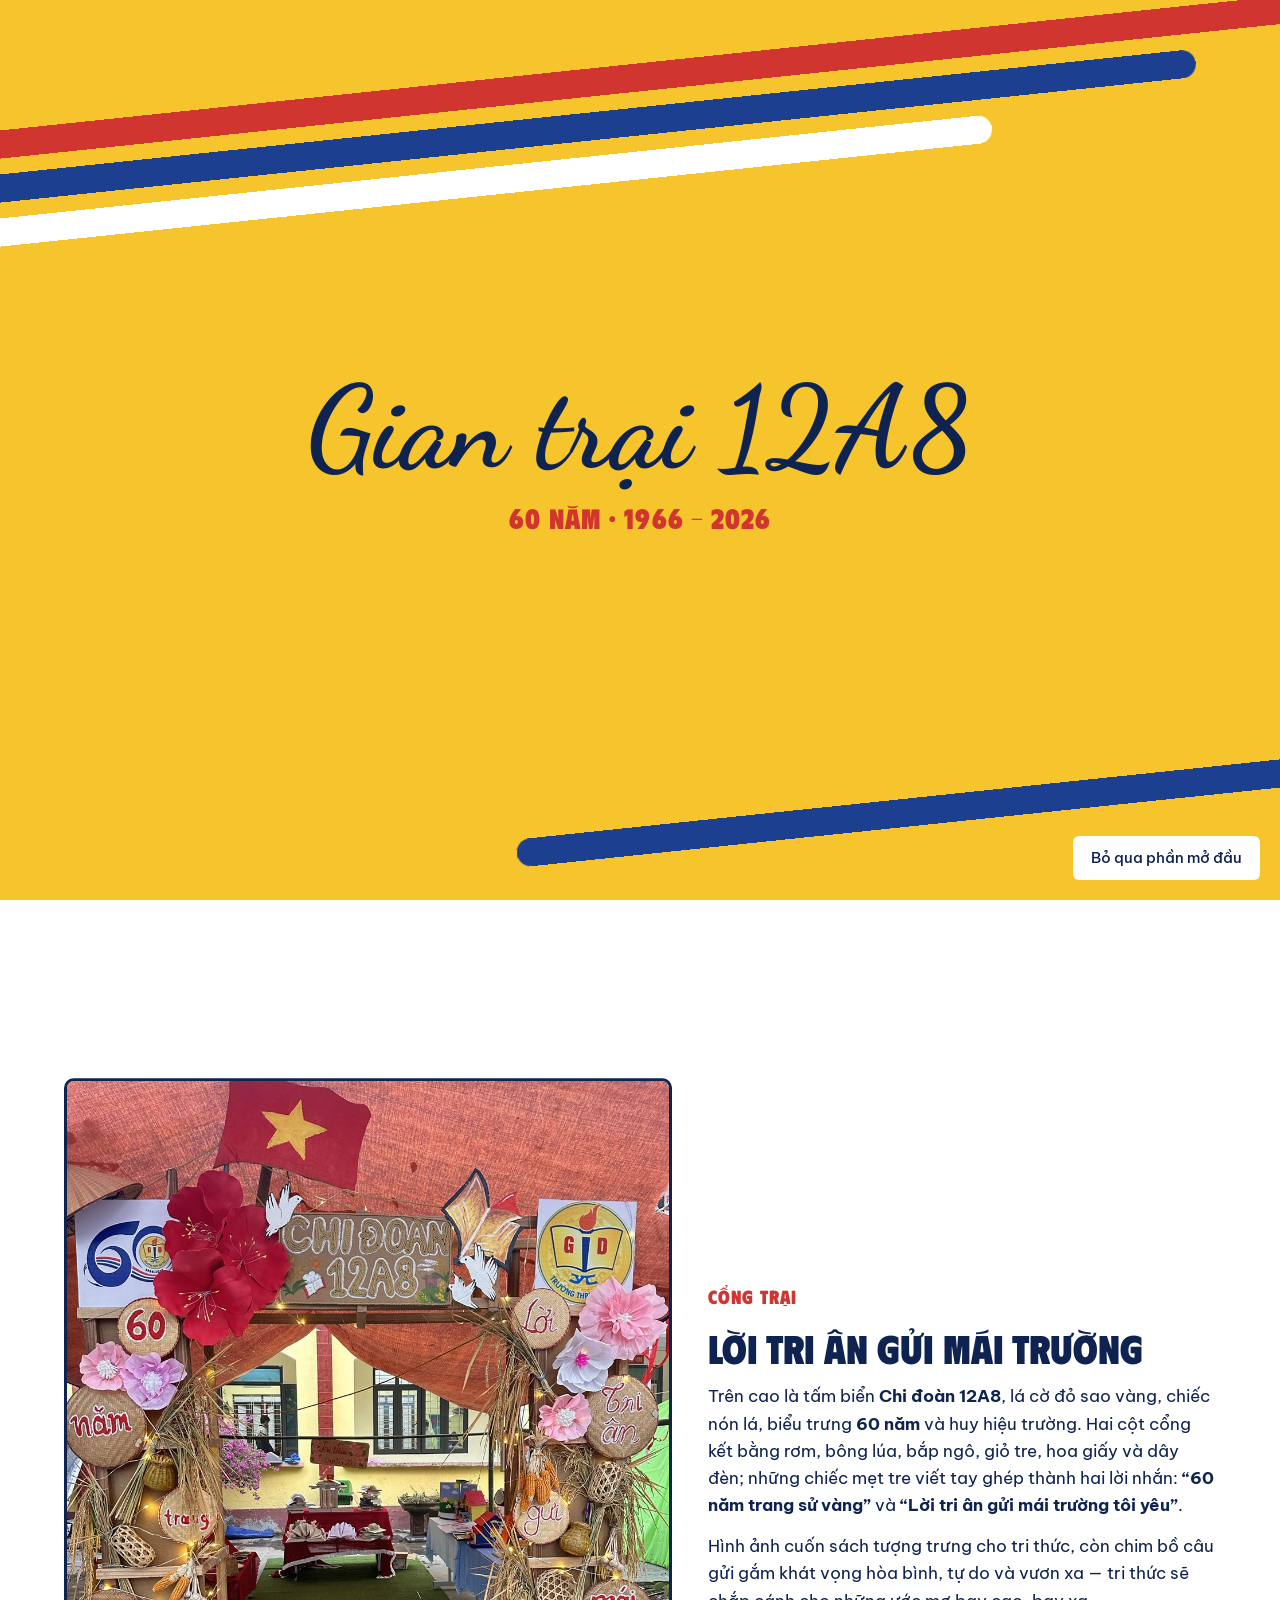
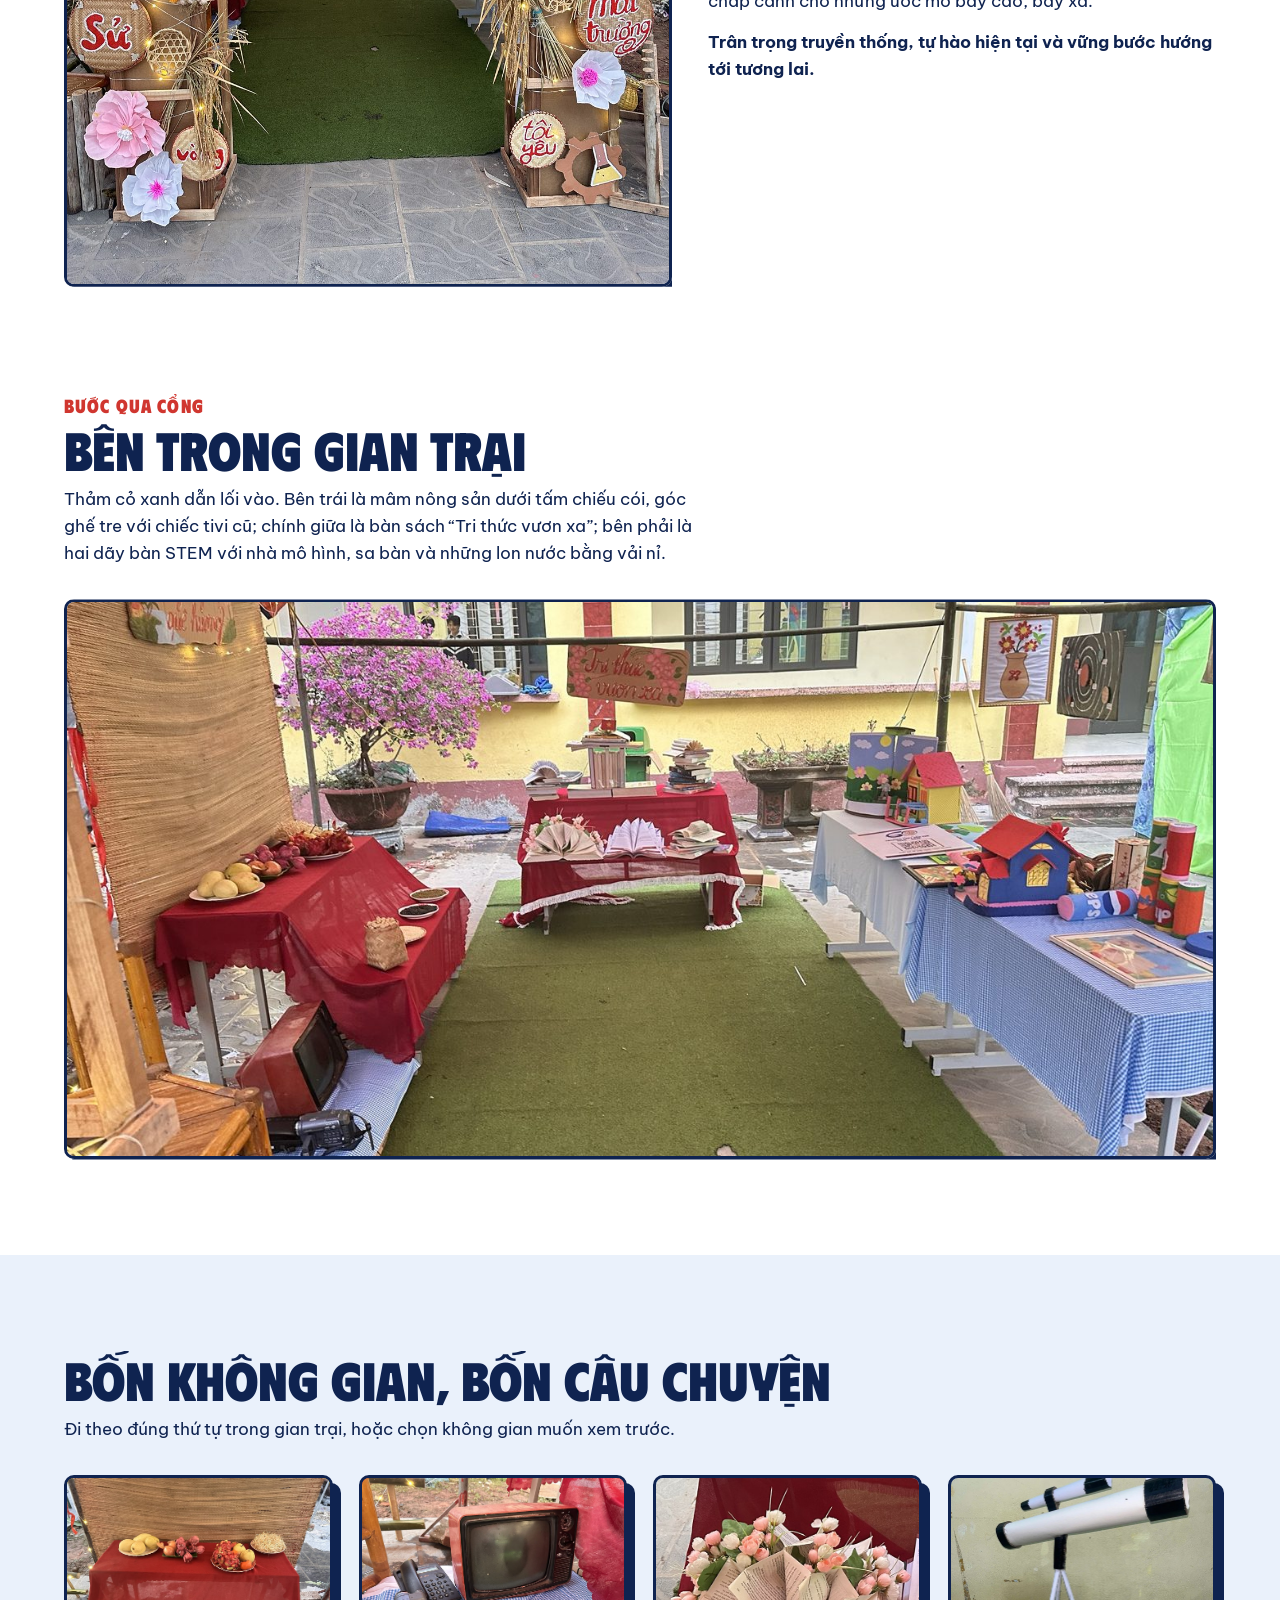
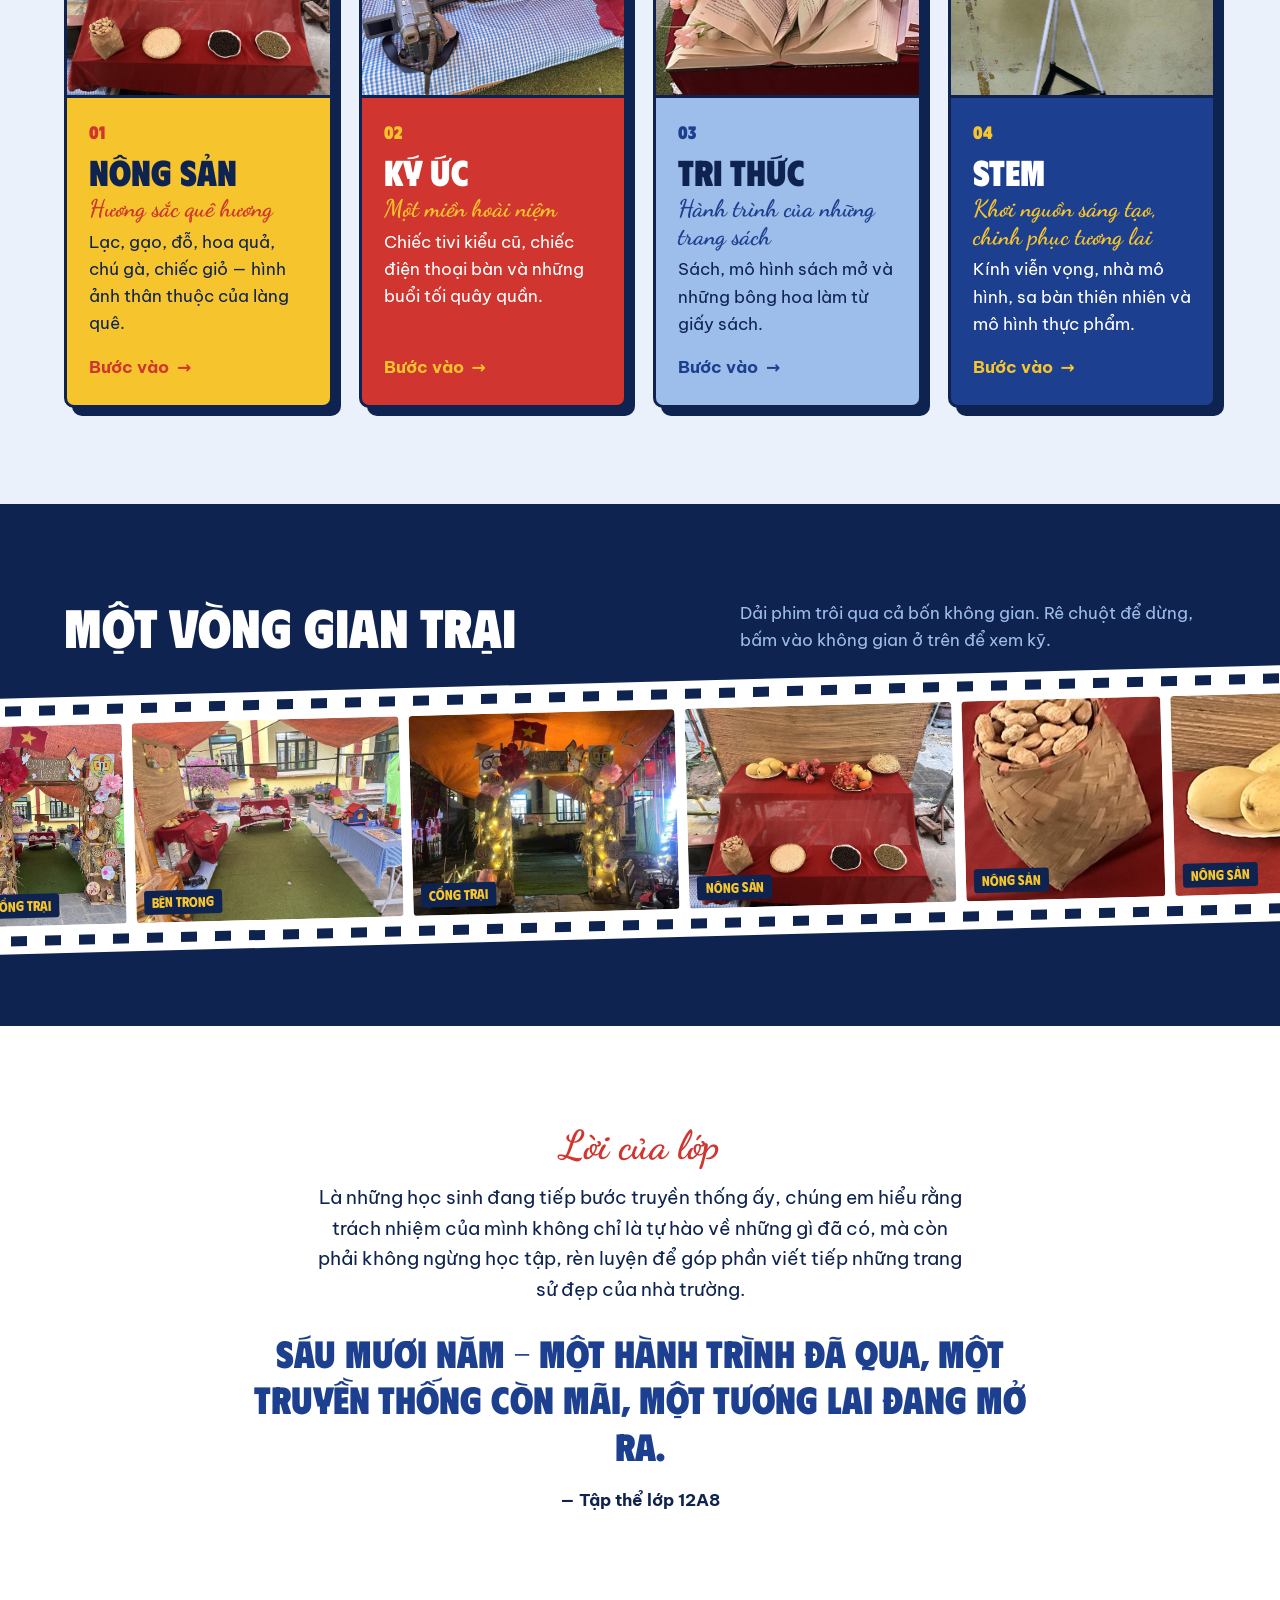
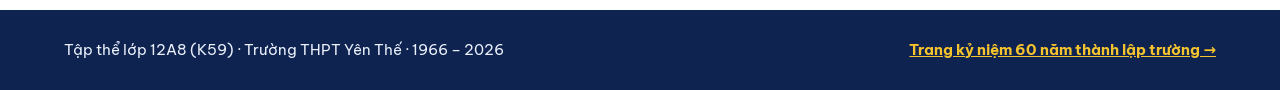
==== commit 7e69d160: "Bổ sung ảnh: cổng trại, bên trong gian, góc nhà xưa, đồ Ký ức, gian STEM Co-Authored-By: Claude Opus" ====
--- a/index.html
+++ b/index.html
@@ -8,7 +8,7 @@
 <meta property="og:type" content="website">
 <meta property="og:title" content="Gian trại 12A8 – 60 năm Trường THPT Yên Thế">
 <meta property="og:description" content="Gian trại lớp 12A8 trong ngày hội 60 năm Trường THPT Yên Thế: bốn không gian Nông sản, Ký ức, Tri thức và STEM.">
-<meta property="og:image" content="https://huyanhnongdo.github.io/60YTHSPROD/img/og-ngay.jpg">
+<meta property="og:image" content="https://huyanhnongdo.github.io/60YTHSPROD/img/og-cong.jpg">
 <meta property="og:url" content="https://huyanhnongdo.github.io/60YTHSPROD/">
 <meta name="twitter:card" content="summary_large_image">
 <meta name="theme-color" content="#1D3F8F">
@@ -46,7 +46,7 @@
 
 <section class="sec gate" id="cong-trai">
   <div class="wrap">
-    <div class="pic" data-reveal="clip"><img class="ph-img zoom" src="img/cong-trai-ngay.jpg" alt="Cổng trại Chi đoàn 12A8: biển tên, cờ đỏ sao vàng, hai cột kết rơm, lúa và hoa giấy" loading="lazy" style="object-position:center 35%"></div>
+    <div class="pic" data-reveal="clip"><img class="ph-img zoom" src="img/cong-trai-chinh.jpg" alt="Cổng trại Chi đoàn 12A8: biển tên, cờ đỏ sao vàng, hai cột kết rơm, lúa và hoa giấy" loading="lazy" style="object-position:center 30%"></div>
     <div class="text">
       <p class="kicker" data-reveal style="color:var(--red)">Cổng trại</p>
       <h2 class="h-m"><span class="rise"><span>Lời tri ân gửi mái trường</span></span></h2>
@@ -54,6 +54,17 @@
       <p data-reveal>Hình ảnh cuốn sách tượng trưng cho tri thức, còn chim bồ câu gửi gắm khát vọng hòa bình, tự do và vươn xa — tri thức sẽ chắp cánh cho những ước mơ bay cao, bay xa.</p>
       <p data-reveal><b>Trân trọng truyền thống, tự hào hiện tại và vững bước hướng tới tương lai.</b></p>
     </div>
+  </div>
+</section>
+
+<section class="sec" style="padding-top:0">
+  <div class="wrap">
+    <div class="sec-head">
+      <p class="kicker" data-reveal style="color:var(--red)">Bước qua cổng</p>
+      <h2 class="h-l"><span class="rise"><span>Bên trong gian trại</span></span></h2>
+      <p data-reveal>Thảm cỏ xanh dẫn lối vào. Bên trái là mâm nông sản dưới tấm chiếu cói, góc ghế tre với chiếc tivi cũ; chính giữa là bàn sách “Tri thức vươn xa”; bên phải là hai dãy bàn STEM với nhà mô hình, sa bàn và những lon nước bằng vải nỉ.</p>
+    </div>
+    <div class="wide-pic" data-reveal="clip"><img class="ph-img zoom" src="img/ben-trong-gian.jpg" alt="Bên trong gian trại 12A8: bàn nông sản, bàn sách Tri thức và bàn STEM" loading="lazy"></div>
   </div>
 </section>
 
@@ -72,7 +83,7 @@
         </div>
       </a>
       <a class="door d-ku" href="ky-uc.html" data-reveal style="--d:0.1s">
-        <div class="media"><img class="ph-img" src="img/tivi-dien-thoai.jpg" alt="Chiếc tivi kiểu cũ và điện thoại bàn" loading="lazy"></div>
+        <div class="media"><img class="ph-img" src="img/ky-uc-hero.jpg" alt="Chiếc tivi kiểu cũ, điện thoại bàn và máy quay" loading="lazy"></div>
         <div class="body">
           <span class="n">02</span><h3>Ký ức</h3><p class="script">Một miền hoài niệm</p><p>Chiếc tivi kiểu cũ, chiếc điện thoại bàn và những buổi tối quây quần.</p>
           <span class="go">Bước vào <i>→</i></span>
@@ -101,7 +112,7 @@
     <h2 class="h-l"><span class="rise"><span>Một vòng gian trại</span></span></h2>
     <p data-reveal>Dải phim trôi qua cả bốn không gian. Rê chuột để dừng, bấm vào không gian ở trên để xem kỹ.</p>
   </div>
-  <div class="film"><div class="track"><figure><img src="img/cong-trai-ngay.jpg" alt="Cổng trại Chi đoàn 12A8" loading="lazy"><figcaption>Cổng trại</figcaption></figure><figure><img src="img/cong-trai-12a8.jpg" alt="Cổng trại lên đèn buổi tối" loading="lazy"><figcaption>Cổng trại</figcaption></figure><figure><img src="img/nong-san-mam.jpg" alt="Bàn nông sản" loading="lazy"><figcaption>Nông sản</figcaption></figure><figure><img src="img/lac.jpg" alt="Lạc trong giỏ tre" loading="lazy"><figcaption>Nông sản</figcaption></figure><figure><img src="img/xoai.jpg" alt="Xoài chín" loading="lazy"><figcaption>Nông sản</figcaption></figure><figure><img src="img/tivi-dien-thoai.jpg" alt="Chiếc tivi kiểu cũ và điện thoại bàn" loading="lazy"><figcaption>Ký ức</figcaption></figure><figure><img src="img/tho-xuan-quynh.jpg" alt="Tập thơ Xuân Quỳnh" loading="lazy"><figcaption>Tri thức</figcaption></figure><figure><img src="img/kinh-vien-vong.jpg" alt="Kính viễn vọng mô hình" loading="lazy"><figcaption>STEM</figcaption></figure><figure><img src="img/bien-nong-nghiep.jpg" alt="Bảng Nông nghiệp quê hương" loading="lazy"><figcaption>Nông sản</figcaption></figure><figure><img src="img/sach-hoa.jpg" alt="Sách nở hoa" loading="lazy"><figcaption>Tri thức</figcaption></figure><figure><img src="img/stem-ban.jpg" alt="Bàn STEM" loading="lazy"><figcaption>STEM</figcaption></figure><figure><img src="img/may-quay.jpg" alt="Máy quay cũ" loading="lazy"><figcaption>Ký ức</figcaption></figure><figure><img src="img/sach-quat.jpg" alt="Quạt gấp từ trang sách" loading="lazy"><figcaption>Tri thức</figcaption></figure><figure><img src="img/nha-mo-hinh.jpg" alt="Hai mô hình ngôi nhà" loading="lazy"><figcaption>STEM</figcaption></figure><figure><img src="img/sa-ban-ong-cu.jpg" alt="Mô hình thiên nhiên thu nhỏ" loading="lazy"><figcaption>STEM</figcaption></figure><figure><img src="img/do-an-ni.jpg" alt="Mô hình thực phẩm bằng vải nỉ" loading="lazy"><figcaption>STEM</figcaption></figure><figure><img src="img/bien-stem-2.jpg" alt="Bảng STEM" loading="lazy"><figcaption>STEM</figcaption></figure><figure aria-hidden="true"><img src="img/cong-trai-ngay.jpg" alt="" loading="lazy"><figcaption>Cổng trại</figcaption></figure><figure aria-hidden="true"><img src="img/cong-trai-12a8.jpg" alt="" loading="lazy"><figcaption>Cổng trại</figcaption></figure><figure aria-hidden="true"><img src="img/nong-san-mam.jpg" alt="" loading="lazy"><figcaption>Nông sản</figcaption></figure><figure aria-hidden="true"><img src="img/lac.jpg" alt="" loading="lazy"><figcaption>Nông sản</figcaption></figure><figure aria-hidden="true"><img src="img/xoai.jpg" alt="" loading="lazy"><figcaption>Nông sản</figcaption></figure><figure aria-hidden="true"><img src="img/tivi-dien-thoai.jpg" alt="" loading="lazy"><figcaption>Ký ức</figcaption></figure><figure aria-hidden="true"><img src="img/tho-xuan-quynh.jpg" alt="" loading="lazy"><figcaption>Tri thức</figcaption></figure><figure aria-hidden="true"><img src="img/kinh-vien-vong.jpg" alt="" loading="lazy"><figcaption>STEM</figcaption></figure><figure aria-hidden="true"><img src="img/bien-nong-nghiep.jpg" alt="" loading="lazy"><figcaption>Nông sản</figcaption></figure><figure aria-hidden="true"><img src="img/sach-hoa.jpg" alt="" loading="lazy"><figcaption>Tri thức</figcaption></figure><figure aria-hidden="true"><img src="img/stem-ban.jpg" alt="" loading="lazy"><figcaption>STEM</figcaption></figure><figure aria-hidden="true"><img src="img/may-quay.jpg" alt="" loading="lazy"><figcaption>Ký ức</figcaption></figure><figure aria-hidden="true"><img src="img/sach-quat.jpg" alt="" loading="lazy"><figcaption>Tri thức</figcaption></figure><figure aria-hidden="true"><img src="img/nha-mo-hinh.jpg" alt="" loading="lazy"><figcaption>STEM</figcaption></figure><figure aria-hidden="true"><img src="img/sa-ban-ong-cu.jpg" alt="" loading="lazy"><figcaption>STEM</figcaption></figure><figure aria-hidden="true"><img src="img/do-an-ni.jpg" alt="" loading="lazy"><figcaption>STEM</figcaption></figure><figure aria-hidden="true"><img src="img/bien-stem-2.jpg" alt="" loading="lazy"><figcaption>STEM</figcaption></figure></div></div>
+  <div class="film"><div class="track"><figure><img src="img/cong-trai-chinh.jpg" alt="Cổng trại Chi đoàn 12A8" loading="lazy"><figcaption>Cổng trại</figcaption></figure><figure><img src="img/ben-trong-gian.jpg" alt="Bên trong gian trại" loading="lazy"><figcaption>Bên trong</figcaption></figure><figure><img src="img/cong-trai-12a8.jpg" alt="Cổng trại lên đèn buổi tối" loading="lazy"><figcaption>Cổng trại</figcaption></figure><figure><img src="img/nong-san-mam.jpg" alt="Bàn nông sản" loading="lazy"><figcaption>Nông sản</figcaption></figure><figure><img src="img/lac.jpg" alt="Lạc trong giỏ tre" loading="lazy"><figcaption>Nông sản</figcaption></figure><figure><img src="img/xoai.jpg" alt="Xoài chín" loading="lazy"><figcaption>Nông sản</figcaption></figure><figure><img src="img/ky-uc-hero.jpg" alt="Tivi, điện thoại và máy quay cũ" loading="lazy"><figcaption>Ký ức</figcaption></figure><figure><img src="img/am-chen.jpg" alt="Bộ ấm chén" loading="lazy"><figcaption>Ký ức</figcaption></figure><figure><img src="img/tho-xuan-quynh.jpg" alt="Tập thơ Xuân Quỳnh" loading="lazy"><figcaption>Tri thức</figcaption></figure><figure><img src="img/kinh-vien-vong.jpg" alt="Kính viễn vọng mô hình" loading="lazy"><figcaption>STEM</figcaption></figure><figure><img src="img/bien-nong-nghiep.jpg" alt="Bảng Nông nghiệp quê hương" loading="lazy"><figcaption>Nông sản</figcaption></figure><figure><img src="img/sach-hoa.jpg" alt="Sách nở hoa" loading="lazy"><figcaption>Tri thức</figcaption></figure><figure><img src="img/stem-gian.jpg" alt="Gian STEM" loading="lazy"><figcaption>STEM</figcaption></figure><figure><img src="img/may-quay.jpg" alt="Máy quay cũ" loading="lazy"><figcaption>Ký ức</figcaption></figure><figure><img src="img/sach-quat.jpg" alt="Quạt gấp từ trang sách" loading="lazy"><figcaption>Tri thức</figcaption></figure><figure><img src="img/nha-mo-hinh.jpg" alt="Hai mô hình ngôi nhà" loading="lazy"><figcaption>STEM</figcaption></figure><figure><img src="img/sa-ban-ong-cu.jpg" alt="Mô hình thiên nhiên thu nhỏ" loading="lazy"><figcaption>STEM</figcaption></figure><figure><img src="img/do-an-ni.jpg" alt="Mô hình thực phẩm bằng vải nỉ" loading="lazy"><figcaption>STEM</figcaption></figure><figure><img src="img/bien-stem-2.jpg" alt="Bảng STEM" loading="lazy"><figcaption>STEM</figcaption></figure><figure aria-hidden="true"><img src="img/cong-trai-chinh.jpg" alt="" loading="lazy"><figcaption>Cổng trại</figcaption></figure><figure aria-hidden="true"><img src="img/ben-trong-gian.jpg" alt="" loading="lazy"><figcaption>Bên trong</figcaption></figure><figure aria-hidden="true"><img src="img/cong-trai-12a8.jpg" alt="" loading="lazy"><figcaption>Cổng trại</figcaption></figure><figure aria-hidden="true"><img src="img/nong-san-mam.jpg" alt="" loading="lazy"><figcaption>Nông sản</figcaption></figure><figure aria-hidden="true"><img src="img/lac.jpg" alt="" loading="lazy"><figcaption>Nông sản</figcaption></figure><figure aria-hidden="true"><img src="img/xoai.jpg" alt="" loading="lazy"><figcaption>Nông sản</figcaption></figure><figure aria-hidden="true"><img src="img/ky-uc-hero.jpg" alt="" loading="lazy"><figcaption>Ký ức</figcaption></figure><figure aria-hidden="true"><img src="img/am-chen.jpg" alt="" loading="lazy"><figcaption>Ký ức</figcaption></figure><figure aria-hidden="true"><img src="img/tho-xuan-quynh.jpg" alt="" loading="lazy"><figcaption>Tri thức</figcaption></figure><figure aria-hidden="true"><img src="img/kinh-vien-vong.jpg" alt="" loading="lazy"><figcaption>STEM</figcaption></figure><figure aria-hidden="true"><img src="img/bien-nong-nghiep.jpg" alt="" loading="lazy"><figcaption>Nông sản</figcaption></figure><figure aria-hidden="true"><img src="img/sach-hoa.jpg" alt="" loading="lazy"><figcaption>Tri thức</figcaption></figure><figure aria-hidden="true"><img src="img/stem-gian.jpg" alt="" loading="lazy"><figcaption>STEM</figcaption></figure><figure aria-hidden="true"><img src="img/may-quay.jpg" alt="" loading="lazy"><figcaption>Ký ức</figcaption></figure><figure aria-hidden="true"><img src="img/sach-quat.jpg" alt="" loading="lazy"><figcaption>Tri thức</figcaption></figure><figure aria-hidden="true"><img src="img/nha-mo-hinh.jpg" alt="" loading="lazy"><figcaption>STEM</figcaption></figure><figure aria-hidden="true"><img src="img/sa-ban-ong-cu.jpg" alt="" loading="lazy"><figcaption>STEM</figcaption></figure><figure aria-hidden="true"><img src="img/do-an-ni.jpg" alt="" loading="lazy"><figcaption>STEM</figcaption></figure><figure aria-hidden="true"><img src="img/bien-stem-2.jpg" alt="" loading="lazy"><figcaption>STEM</figcaption></figure></div></div>
 </section>
 
 <section class="sec closing">
